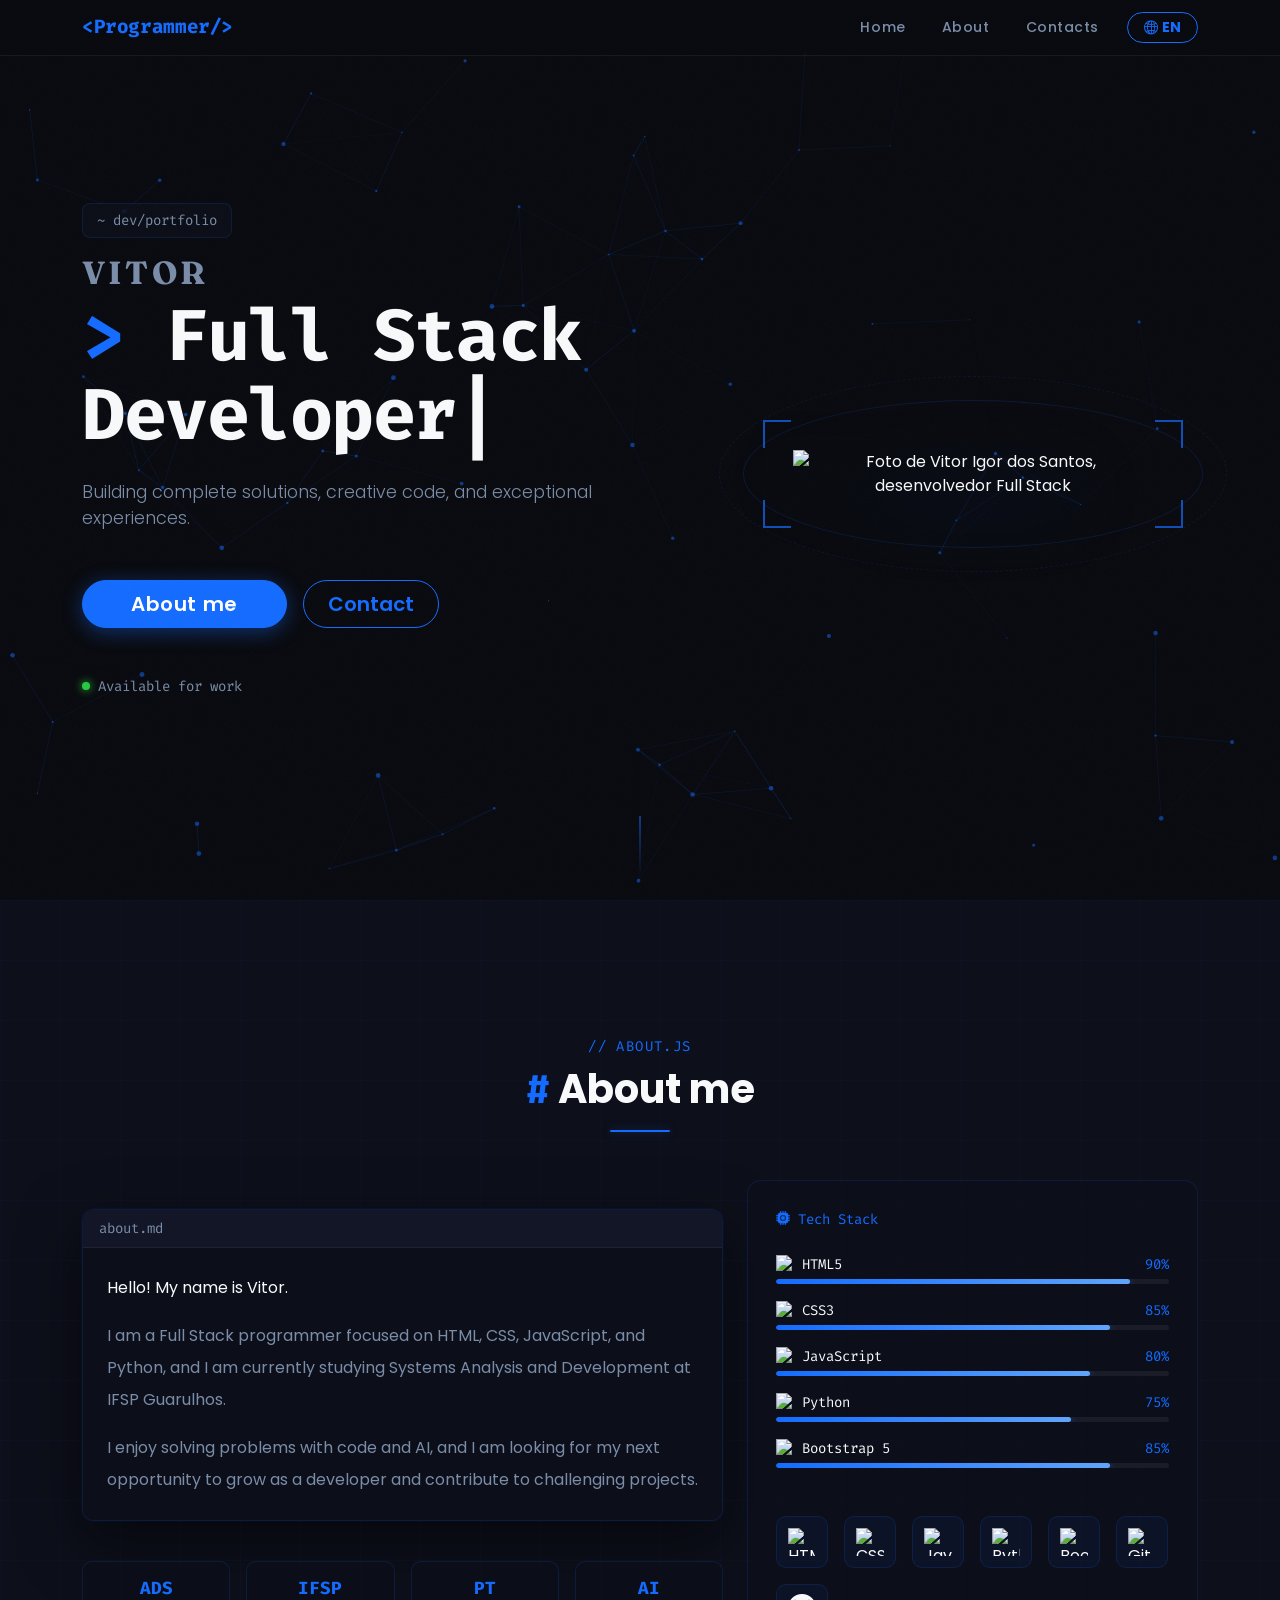
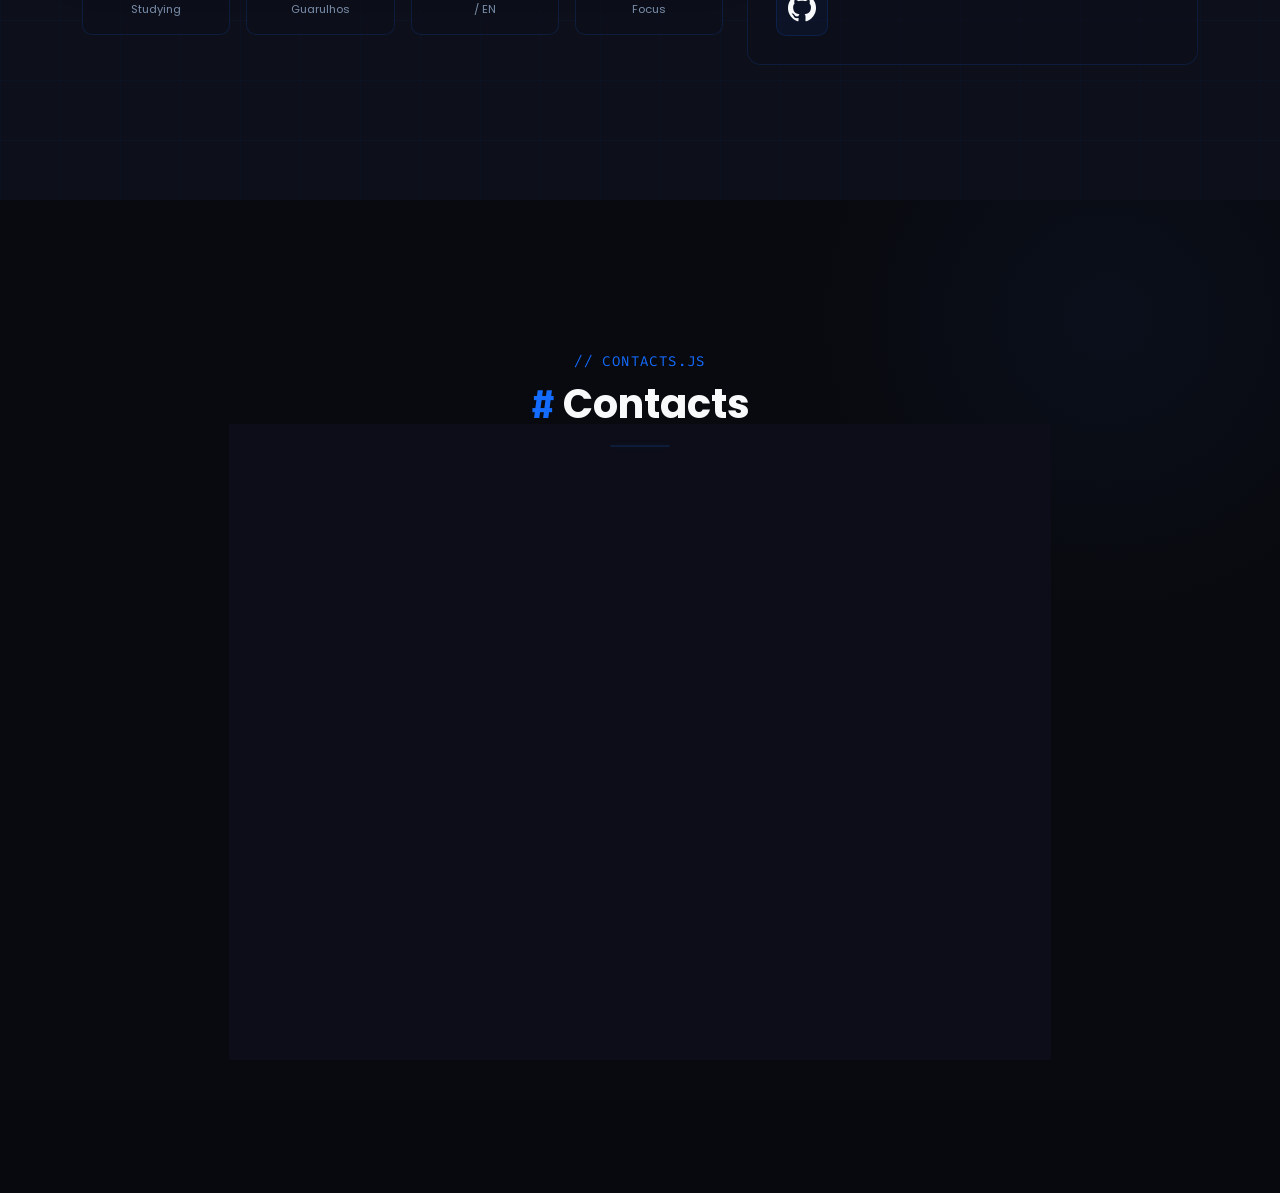
==== index.html @ e2cad364 "feat: implement Impeccable design system, PRODUCT.md, DESIGN.md and update README" ====
<!DOCTYPE html>
<html lang="pt-br">
<head>
    <meta charset="UTF-8">
    <meta name="viewport" content="width=device-width, initial-scale=1.0">
    <title>Vitor — Full Stack Developer</title>
    <meta name="description" content="Portfólio de Vitor Igor dos Santos — Desenvolvedor Full Stack especializado em HTML, CSS, JavaScript e Python.">
    <meta name="theme-color" content="#090a0f">
    <link href="https://cdn.jsdelivr.net/npm/bootstrap@5.3.2/dist/css/bootstrap.min.css" rel="stylesheet">
    <link href="https://cdn.jsdelivr.net/npm/bootstrap-icons@1.11.1/font/bootstrap-icons.css" rel="stylesheet">
    <link href="https://fonts.googleapis.com/css2?family=Fraunces:opsz,wght@9..144,300..900&family=Poppins:wght@300;400;600;700&family=Fira+Code:wght@400;500;700&display=swap" rel="stylesheet">
    <link rel="stylesheet" href="styles.css">
</head>
<body class="bg-dark-custom text-light">

    <div class="noise-overlay" aria-hidden="true"></div>

    <nav class="navbar navbar-expand-lg navbar-dark bg-dark-navbar fixed-top" id="mainNav">
        <div class="container">
            <a class="navbar-brand font-fira fw-bold text-primary-custom" href="#home" data-i18n="nav_brand">&lt;Programador/&gt;</a>
            <button class="navbar-toggler border-primary-custom" type="button" data-bs-toggle="collapse" data-bs-target="#navbarNav" aria-controls="navbarNav" aria-expanded="false" aria-label="Toggle navigation">
                <span class="navbar-toggler-icon"></span>
            </button>
            <div class="collapse navbar-collapse justify-content-end" id="navbarNav">
                <ul class="navbar-nav align-items-center gap-1">
                    <li class="nav-item"><a class="nav-link px-3 nav-link-custom" href="#home" data-i18n="nav_home">Home</a></li>
                    <li class="nav-item"><a class="nav-link px-3 nav-link-custom" href="#about" data-i18n="nav_about">Sobre</a></li>
                    <li class="nav-item"><a class="nav-link px-3 nav-link-custom" href="#contacts" data-i18n="nav_contacts">Contatos</a></li>
                    <li class="nav-item ms-lg-2 mt-3 mt-lg-0">
                        <button id="langToggle" class="btn btn-outline-primary-custom btn-sm rounded-pill px-3 fw-bold" aria-label="Trocar idioma">
                            <i class="bi bi-globe2 me-1"></i><span id="currentLang">EN</span>
                        </button>
                    </li>
                </ul>
            </div>
        </div>
    </nav>

    <section id="home" class="hero-section min-vh-100 d-flex align-items-center pt-5 position-relative overflow-hidden">
        <canvas id="particleCanvas" class="position-absolute top-0 start-0 w-100 h-100" style="z-index:0;" aria-hidden="true"></canvas>
        <div class="scanline-overlay position-absolute top-0 start-0 w-100 h-100" style="z-index:0;" aria-hidden="true"></div>

        <div class="container position-relative" style="z-index:2;">
            <div class="row align-items-center flex-column-reverse flex-lg-row gy-5">
                <div class="col-lg-7 text-center text-lg-start mt-4 mt-lg-0">
                    <div class="terminal-badge mb-3 d-inline-flex align-items-center gap-2">
                        <span class="font-fira text-muted-custom small">~ dev/portfolio</span>
                    </div>
                    
                    <h1 class="fw-bold font-fraunces text-muted-custom mb-1 hero-name">Vitor</h1>
                    <h2 class="hero-role font-fira mb-4 fw-bold" aria-label="Full Stack Developer">
                        <span class="text-primary-custom neon-text">&gt; </span><span id="typewriterText" data-i18n="hero_title" class="neon-text"></span><span class="cursor-blink neon-text">|</span>
                    </h2>
                    
                    <p class="lead mb-5 text-muted-custom pe-lg-4 hero-subtitle" data-i18n="hero_subtitle">Criando soluções completas, código criativo e experiências excepcionais.</p>
                    
                    <div class="d-flex gap-3 justify-content-center justify-content-lg-start flex-wrap">
                        <a href="#about" class="btn btn-primary-custom btn-lg px-5 rounded-pill shadow-primary font-poppins" data-i18n="hero_cta">Sobre mim</a>
                        <a href="#contacts" class="btn btn-outline-primary-custom btn-lg px-4 rounded-pill font-poppins" data-i18n="hero_cta_2">Contato</a>
                    </div>
                    
                    <div class="d-flex gap-4 mt-5 justify-content-center justify-content-lg-start flex-wrap">
                        <div class="status-indicator">
                            <span class="status-dot status-online"></span>
                            <span class="font-fira small text-muted-custom" data-i18n="status_available">Disponível para trabalhar</span>
                        </div>
                    </div>
                </div>
                <div class="col-lg-5 text-center">
                    <div class="hero-img-wrapper mx-auto position-relative float-anim">
                        <div class="hex-ring" aria-hidden="true"></div>
                        <div class="hex-ring hex-ring-2" aria-hidden="true"></div>
                        <div class="corner-bracket corner-tl" aria-hidden="true"></div>
                        <div class="corner-bracket corner-tr" aria-hidden="true"></div>
                        <div class="corner-bracket corner-bl" aria-hidden="true"></div>
                        <div class="corner-bracket corner-br" aria-hidden="true"></div>
                        <img src="assets/profile.png" alt="Foto de Vitor Igor dos Santos, desenvolvedor Full Stack" class="hero-profile-img drop-shadow-custom">
                    </div>
                </div>
            </div>
        </div>
        <div class="scroll-hint position-absolute bottom-0 start-50 translate-middle-x mb-4" aria-hidden="true">
            <div class="scroll-line"></div>
        </div>
    </section>

    <section id="about" class="py-5 bg-dark-alt min-vh-100 d-flex align-items-center position-relative overflow-hidden">
        <div class="grid-bg position-absolute top-0 start-0 w-100 h-100" aria-hidden="true"></div>
        <div class="container py-5 position-relative" style="z-index:2;">
            <div class="section-header text-center mb-5">
                <p class="font-fira text-primary-custom small text-uppercase tracking-wider mb-2" data-i18n="section_label_about">// about.js</p>
                <h2 class="display-6 fw-bold font-poppins mb-0">
                    <span class="text-primary-custom font-fira">#</span> <span data-i18n="about_title">Sobre mim</span>
                </h2>
                <div class="section-divider mx-auto mt-3"></div>
            </div>
            <div class="row justify-content-center gy-5 align-items-center">
                <div class="col-lg-7">
                    <div class="ide-card mb-4">
                        <div class="ide-titlebar d-flex align-items-center gap-2 px-3 py-2">
                            <span class="font-fira small text-muted-custom">about.md</span>
                        </div>
                        <div class="ide-body p-4">
                            <p class="font-poppins text-light lh-lg mb-3" data-i18n="about_p1">Olá! Me chamo Vitor.</p>
                            <p class="font-poppins text-muted-custom lh-lg mb-3" data-i18n="about_p2">Sou programador Full Stack focado em HTML, CSS, JavaScript e Python, e atualmente curso Análise e Desenvolvimento de Sistemas no IFSP Guarulhos.</p>
                            <p class="font-poppins text-muted-custom lh-lg mb-0" data-i18n="about_p3">Gosto de resolver problemas com código e IA, estou em busca da minha próxima oportunidade para crescer como desenvolvedor e contribuir com projetos desafiadores.</p>
                        </div>
                    </div>
                    <div class="row g-3 mt-1">
                        <div class="col-6 col-md-3">
                            <div class="stat-card text-center p-3">
                                <div class="stat-number font-fira text-primary-custom fw-bold">ADS</div>
                                <div class="stat-label font-poppins small text-muted-custom" data-i18n="stat_course">Cursando</div>
                            </div>
                        </div>
                        <div class="col-6 col-md-3">
                            <div class="stat-card text-center p-3">
                                <div class="stat-number font-fira text-primary-custom fw-bold">IFSP</div>
                                <div class="stat-label font-poppins small text-muted-custom" data-i18n="stat_school">Guarulhos</div>
                            </div>
                        </div>
                        <div class="col-6 col-md-3">
                            <div class="stat-card text-center p-3">
                                <div class="stat-number font-fira text-primary-custom fw-bold">PT</div>
                                <div class="stat-label font-poppins small text-muted-custom">/ EN</div>
                            </div>
                        </div>
                        <div class="col-6 col-md-3">
                            <div class="stat-card text-center p-3">
                                <div class="stat-number font-fira text-primary-custom fw-bold">AI</div>
                                <div class="stat-label font-poppins small text-muted-custom" data-i18n="stat_focus">Foco</div>
                            </div>
                        </div>
                    </div>
                </div>
                <div class="col-lg-5">
                    <div class="stack-panel">
                        <p class="font-fira text-primary-custom small mb-4 d-flex align-items-center gap-2">
                            <i class="bi bi-cpu-fill"></i> <span data-i18n="tech_stack">Stack Tecnológica</span>
                        </p>
                        <div class="skill-list d-flex flex-column gap-3">
                            <div class="skill-item">
                                <div class="d-flex justify-content-between align-items-center mb-1">
                                    <div class="d-flex align-items-center gap-2">
                                        <img src="https://cdn.jsdelivr.net/gh/devicons/devicon@latest/icons/html5/html5-original.svg" alt="HTML5" width="18" height="18">
                                        <span class="font-fira small text-light">HTML5</span>
                                    </div>
                                    <span class="font-fira small text-primary-custom">90%</span>
                                </div>
                                <div class="skill-bar"><div class="skill-fill" data-width="90"></div></div>
                            </div>
                            <div class="skill-item">
                                <div class="d-flex justify-content-between align-items-center mb-1">
                                    <div class="d-flex align-items-center gap-2">
                                        <img src="https://cdn.jsdelivr.net/gh/devicons/devicon@latest/icons/css3/css3-original.svg" alt="CSS3" width="18" height="18">
                                        <span class="font-fira small text-light">CSS3</span>
                                    </div>
                                    <span class="font-fira small text-primary-custom">85%</span>
                                </div>
                                <div class="skill-bar"><div class="skill-fill" data-width="85"></div></div>
                            </div>
                            <div class="skill-item">
                                <div class="d-flex justify-content-between align-items-center mb-1">
                                    <div class="d-flex align-items-center gap-2">
                                        <img src="https://cdn.jsdelivr.net/gh/devicons/devicon@latest/icons/javascript/javascript-original.svg" alt="JavaScript" width="18" height="18">
                                        <span class="font-fira small text-light">JavaScript</span>
                                    </div>
                                    <span class="font-fira small text-primary-custom">80%</span>
                                </div>
                                <div class="skill-bar"><div class="skill-fill" data-width="80"></div></div>
                            </div>
                            <div class="skill-item">
                                <div class="d-flex justify-content-between align-items-center mb-1">
                                    <div class="d-flex align-items-center gap-2">
                                        <img src="https://cdn.jsdelivr.net/gh/devicons/devicon@latest/icons/python/python-original.svg" alt="Python" width="18" height="18">
                                        <span class="font-fira small text-light">Python</span>
                                    </div>
                                    <span class="font-fira small text-primary-custom">75%</span>
                                </div>
                                <div class="skill-bar"><div class="skill-fill" data-width="75"></div></div>
                            </div>
                            <div class="skill-item">
                                <div class="d-flex justify-content-between align-items-center mb-1">
                                    <div class="d-flex align-items-center gap-2">
                                        <img src="https://cdn.jsdelivr.net/gh/devicons/devicon@latest/icons/bootstrap/bootstrap-original.svg" alt="Bootstrap" width="18" height="18">
                                        <span class="font-fira small text-light">Bootstrap 5</span>
                                    </div>
                                    <span class="font-fira small text-primary-custom">85%</span>
                                </div>
                                <div class="skill-bar"><div class="skill-fill" data-width="85"></div></div>
                            </div>
                        </div>
                        <div class="tech-grid d-flex flex-wrap gap-3 mt-5 justify-content-start">
                            <div class="tech-chip" title="HTML5"><img src="https://cdn.jsdelivr.net/gh/devicons/devicon@latest/icons/html5/html5-original.svg" alt="HTML5" width="28" height="28"></div>
                            <div class="tech-chip" title="CSS3"><img src="https://cdn.jsdelivr.net/gh/devicons/devicon@latest/icons/css3/css3-original.svg" alt="CSS3" width="28" height="28"></div>
                            <div class="tech-chip" title="JavaScript"><img src="https://cdn.jsdelivr.net/gh/devicons/devicon@latest/icons/javascript/javascript-original.svg" alt="JavaScript" width="28" height="28"></div>
                            <div class="tech-chip" title="Python"><img src="https://cdn.jsdelivr.net/gh/devicons/devicon@latest/icons/python/python-original.svg" alt="Python" width="28" height="28"></div>
                            <div class="tech-chip" title="Bootstrap 5"><img src="https://cdn.jsdelivr.net/gh/devicons/devicon@latest/icons/bootstrap/bootstrap-original.svg" alt="Bootstrap" width="28" height="28"></div>
                            <div class="tech-chip" title="Git"><img src="https://cdn.jsdelivr.net/gh/devicons/devicon@latest/icons/git/git-original.svg" alt="Git" width="28" height="28"></div>
                            <div class="tech-chip" title="GitHub"><i class="bi bi-github text-light" style="font-size:28px;"></i></div>
                        </div>
                    </div>
                </div>
            </div>
        </div>
    </section>

    <section id="contacts" class="py-5 min-vh-100 d-flex align-items-center position-relative overflow-hidden">
        <canvas id="contactsMatrixCanvas" class="position-absolute top-0 start-0 w-100 h-100" style="z-index:0; opacity:0; pointer-events:none; transition: opacity 0.5s ease;" aria-hidden="true"></canvas>
        <div id="github-rain-container" class="position-absolute top-0 start-0 w-100 h-100 overflow-hidden" style="z-index:0; pointer-events:none; opacity:0; transition: opacity 0.5s ease;" aria-hidden="true"></div>
        <div class="glow-bg" id="contacts-glow" aria-hidden="true"></div>
        <div class="container py-5 position-relative" style="z-index:2;">
            <div class="section-header text-center mb-5">
                <p class="font-fira text-primary-custom small text-uppercase tracking-wider mb-2" data-i18n="section_label_contacts">// contacts.js</p>
                <h2 class="display-6 fw-bold font-poppins mb-0">
                    <span class="text-primary-custom font-fira">#</span> <span data-i18n="contact_title">Contatos</span>
                </h2>
                <div class="section-divider mx-auto mt-3"></div>
            </div>
            <div class="row justify-content-center">
                <div class="col-lg-8 col-xl-7">
                    <div class="contact-card rounded-4 p-5 text-center" id="contacts-card">
                        <div class="contact-identity mb-5">
                            <div class="contact-avatar mx-auto mb-4" aria-hidden="true">
                                <i class="bi bi-person-badge-fill fs-2 text-white"></i>
                            </div>
                            <h3 class="font-poppins fw-bold text-white fs-4 mb-1" data-i18n="contact_name">Vitor Igor dos Santos</h3>
                            <p class="font-fira text-primary-custom mb-0 small">
                                <span class="text-muted-custom">&gt; </span>Full Stack Developer
                            </p>
                        </div>
                        <div class="row g-4">
                            <div class="col-md-6">
                                <a href="https://wa.me/5511946750795" target="_blank" rel="noopener noreferrer" class="contact-link" id="whatsapp-link">
                                    <div class="contact-item p-4 rounded-4 d-flex flex-column align-items-center">
                                        <div class="contact-icon-wrapper mb-3">
                                            <i class="bi bi-whatsapp fs-2" style="color:#25D366;"></i>
                                        </div>
                                        <span class="font-fira text-muted-custom small mb-1">WhatsApp</span>
                                        <span class="font-fira text-light" data-i18n="contact_phone">+55 11 94675-0795</span>
                                    </div>
                                </a>
                            </div>
                            <div class="col-md-6">
                                <a href="https://github.com/VitorCreatorSWE" target="_blank" rel="noopener noreferrer" class="contact-link" id="github-link">
                                    <div class="contact-item p-4 rounded-4 d-flex flex-column align-items-center">
                                        <div class="contact-icon-wrapper mb-3">
                                            <i class="bi bi-github fs-2 text-white"></i>
                                        </div>
                                        <span class="font-fira text-muted-custom small mb-1">GitHub</span>
                                        <span class="font-fira text-light">VitorCreatorSWE</span>
                                    </div>
                                </a>
                            </div>
                        </div>
                    </div>
                </div>
            </div>
        </div>
    </section>

    <footer class="py-4 text-center bg-dark-navbar border-top border-secondary border-opacity-25">
        <div class="container">
            <p class="font-fira text-muted-custom mb-0 small">© 2026 Vitor Igor dos Santos</p>
            <p class="font-fira text-muted-custom mb-0 mt-1 opacity-50" style="font-size:.75rem;" data-i18n="footer_text">Feito com HTML, CSS, JS &amp; Bootstrap 5.</p>
        </div>
    </footer>

    <script src="https://cdn.jsdelivr.net/npm/bootstrap@5.3.2/dist/js/bootstrap.bundle.min.js"></script>
    <script src="script.js"></script>
</body>
</html>
---- styles.css ----
/* ============================================================
   DESIGN TOKENS
   ============================================================ */
:root {
    --primary-color:  #146CFF;
    --primary-hover:  #3b82f6;
    --primary-glow:   rgba(20, 108, 255, 0.4);
    --primary-subtle: rgba(20, 108, 255, 0.08);
    --bg-dark:        #090a0f;
    --bg-dark-alt:    #0d0f1a;
    --bg-navbar:      rgba(9, 10, 15, 0.88);
    --bg-card:        rgba(13, 15, 26, 0.85);
    --bg-ide:         #0c0e19;
    --bg-ide-bar:     #131627;
    --text-light:     #f0f4ff;
    --text-muted:     #7a8da8;
    --border-subtle:  rgba(20, 108, 255, 0.15);
    --border-dim:     rgba(255, 255, 255, 0.06);
}

/* ============================================================
   BASE
   ============================================================ */
*, *::before, *::after { box-sizing: border-box; }

html { scroll-behavior: smooth; }

body.bg-dark-custom {
    background-color: var(--bg-dark);
    color: var(--text-light);
    font-family: 'Poppins', sans-serif;
    overflow-x: hidden;
}

.bg-dark-alt { background-color: var(--bg-dark-alt); }

/* Noise texture */
.noise-overlay {
    position: fixed;
    inset: 0;
    z-index: 9999;
    pointer-events: none;
    opacity: 0.025;
    background-image: url("data:image/svg+xml,%3Csvg viewBox='0 0 200 200' xmlns='http://www.w3.org/2000/svg'%3E%3Cfilter id='n'%3E%3CfeTurbulence type='fractalNoise' baseFrequency='0.85' numOctaves='4' stitchTiles='stitch'/%3E%3C/filter%3E%3Crect width='100%25' height='100%25' filter='url(%23n)'/%3E%3C/svg%3E");
    background-size: 200px 200px;
}

/* Utility classes */
.text-primary-custom  { color: var(--primary-color) !important; }
.text-muted-custom    { color: var(--text-muted) !important; }
.font-poppins         { font-family: 'Poppins', sans-serif; }
.font-fraunces        { font-family: 'Fraunces', serif; }
.font-fira            { font-family: 'Fira Code', monospace; }
.tracking-wider       { letter-spacing: 0.1em; }

/* ============================================================
   NAVBAR
   ============================================================ */
.bg-dark-navbar {
    background-color: var(--bg-navbar);
    backdrop-filter: blur(16px);
    -webkit-backdrop-filter: blur(16px);
    border-bottom: 1px solid var(--border-dim);
    transition: background 0.3s ease;
}

#mainNav.scrolled { background-color: rgba(9, 10, 15, 0.97); }

.navbar-brand {
    font-size: 1.2rem;
    letter-spacing: -0.02em;
    transition: text-shadow 0.3s ease, color 0.3s ease;
}
.navbar-brand:hover { text-shadow: 0 0 14px rgba(20, 108, 255, 0.8); }

.nav-link-custom {
    color: var(--text-muted) !important;
    font-weight: 500;
    font-size: 0.875rem;
    letter-spacing: 0.04em;
    position: relative;
    transition: color 0.3s ease;
}
.nav-link-custom::after {
    content: '';
    position: absolute;
    bottom: 0;
    left: 50%;
    width: 0;
    height: 2px;
    background: var(--primary-color);
    transition: width 0.3s ease, left 0.3s ease;
    border-radius: 2px;
}
.nav-link-custom:hover { color: var(--text-light) !important; }
.nav-link-custom:hover::after { width: 100%; left: 0; }

/* ============================================================
   BUTTONS
   ============================================================ */
.btn-primary-custom {
    background-color: var(--primary-color);
    border-color: var(--primary-color);
    color: #fff;
    font-weight: 600;
    letter-spacing: 0.03em;
    transition: all 0.3s ease;
}
.btn-primary-custom:hover {
    background-color: var(--primary-hover);
    border-color: var(--primary-hover);
    transform: translateY(-3px);
    color: #fff;
    box-shadow: 0 8px 28px rgba(20, 108, 255, 0.55);
}

.shadow-primary { box-shadow: 0 4px 20px rgba(20, 108, 255, 0.4); }

.btn-outline-primary-custom {
    color: var(--primary-color);
    border-color: var(--primary-color);
    font-weight: 600;
    transition: all 0.3s ease;
}
.btn-outline-primary-custom:hover {
    background-color: var(--primary-color);
    color: #fff;
    box-shadow: 0 0 18px rgba(20, 108, 255, 0.5);
    transform: translateY(-3px);
}

/* ============================================================
   HERO SECTION
   ============================================================ */
.hero-section { background-color: var(--bg-dark); }

/* Scanline subtle overlay */
.scanline-overlay {
    background: repeating-linear-gradient(
        0deg,
        transparent,
        transparent 2px,
        rgba(0, 0, 0, 0.03) 2px,
        rgba(0, 0, 0, 0.03) 4px
    );
    pointer-events: none;
}

/* Terminal badge */
.terminal-badge {
    background-color: rgba(13, 15, 26, 0.8);
    border: 1px solid var(--border-subtle);
    border-radius: 8px;
    padding: 6px 14px;
}

/* Text Sizing & Animations */
.hero-name {
    font-family: 'Fraunces', serif;
    font-size: clamp(1.2rem, 3vw, 2rem);
    letter-spacing: 0.1em;
    text-transform: uppercase;
}

.hero-role {
    font-size: clamp(2rem, 6vw, 4.5rem);
    margin-top: 0.2rem;
    min-height: 5rem;
    line-height: 1.1;
    letter-spacing: -0.02em;
}

/* Neon Pulse Effect */
.neon-text {
    animation: neon-oscillate 2.5s infinite alternate ease-in-out;
}

@keyframes neon-oscillate {
    0% {
        color: var(--primary-color);
        text-shadow: 0 0 4px rgba(20, 108, 255, 0.2);
    }
    100% {
        color: #fff;
        text-shadow: 0 0 10px #146CFF, 0 0 20px #146CFF, 0 0 40px #146CFF, 0 0 60px rgba(20, 108, 255, 0.7);
    }
}

.cursor-blink {
    display: inline-block;
    animation: blink 0.9s step-end infinite, neon-oscillate 2.5s infinite alternate ease-in-out;
}
@keyframes blink { 0%,100% { opacity:1; } 50% { opacity:0; } }

.hero-subtitle { font-size: 1.1rem; }

/* Status indicator */
.status-indicator { display: flex; align-items: center; gap: 8px; }
.status-dot {
    width: 8px;
    height: 8px;
    border-radius: 50%;
    flex-shrink: 0;
}
.status-online {
    background: #28c840;
    box-shadow: 0 0 8px #28c840;
    animation: pulse-green 2s ease-in-out infinite;
}
@keyframes pulse-green {
    0%,100% { box-shadow: 0 0 6px #28c840; }
    50%      { box-shadow: 0 0 14px #28c840; }
}

/* Hero image wrapper */
.hero-img-wrapper {
    position: relative;
    display: inline-flex;
    align-items: center;
    justify-content: center;
    max-width: 100%;
    padding: 30px;
}

.hero-profile-img {
    width: 100%;
    max-width: 360px;
    height: auto;
    object-fit: contain;
    position: relative;
    z-index: 2;
}

.drop-shadow-custom { filter: drop-shadow(0 20px 40px rgba(20, 108, 255, 0.35)); }

/* Corner brackets decoration */
.corner-bracket {
    position: absolute;
    width: 28px;
    height: 28px;
    z-index: 3;
    opacity: 0.7;
}
.corner-tl { top: 0; left: 0; border-top: 2px solid var(--primary-color); border-left: 2px solid var(--primary-color); }
.corner-tr { top: 0; right: 0; border-top: 2px solid var(--primary-color); border-right: 2px solid var(--primary-color); }
.corner-bl { bottom: 0; left: 0; border-bottom: 2px solid var(--primary-color); border-left: 2px solid var(--primary-color); }
.corner-br { bottom: 0; right: 0; border-bottom: 2px solid var(--primary-color); border-right: 2px solid var(--primary-color); }

/* Hex rings */
.hex-ring {
    position: absolute;
    inset: -20px;
    border-radius: 50%;
    border: 1px solid var(--border-subtle);
    animation: spin-slow 25s linear infinite;
    z-index: 1;
}
.hex-ring-2 {
    inset: -44px;
    border: 1px dashed rgba(20, 108, 255, 0.12);
    animation-duration: 40s;
    animation-direction: reverse;
}
@keyframes spin-slow { from { transform: rotate(0deg); } to { transform: rotate(360deg); } }

/* Float animation */
.float-anim { animation: float 7s ease-in-out infinite; }
@keyframes float {
    0%,100% { transform: translateY(0); }
    50%      { transform: translateY(-18px); }
}

/* Scroll hint */
.scroll-hint { display: flex; justify-content: center; z-index: 10; }
.scroll-line {
    width: 1px;
    height: 60px;
    background: linear-gradient(to bottom, var(--primary-color), transparent);
    animation: scroll-pulse 2s ease-in-out infinite;
}
@keyframes scroll-pulse {
    0%,100% { opacity: 0.6; transform: scaleY(1); }
    50%      { opacity: 1;   transform: scaleY(1.1); }
}

/* Responsive hero */
@media (max-width: 991.98px) {
    .hero-img-wrapper { max-width: 280px; }
    .hero-profile-img { max-width: 240px; }
    .hero-role { min-height: 4rem; }
}

/* ============================================================
   ABOUT SECTION
   ============================================================ */
/* Grid background */
.grid-bg {
    background-image:
        linear-gradient(rgba(20, 108, 255, 0.04) 1px, transparent 1px),
        linear-gradient(90deg, rgba(20, 108, 255, 0.04) 1px, transparent 1px);
    background-size: 60px 60px;
    pointer-events: none;
}

/* Section header */
.section-divider {
    width: 60px;
    height: 2px;
    background: var(--primary-color);
    border-radius: 2px;
    box-shadow: 0 0 10px var(--primary-glow);
}

/* IDE-style card */
.ide-card {
    border: 1px solid var(--border-subtle);
    border-radius: 12px;
    overflow: hidden;
    background-color: var(--bg-ide);
    box-shadow: 0 20px 60px rgba(0, 0, 0, 0.5), 0 0 0 1px rgba(20,108,255,0.06);
    transition: box-shadow 0.4s ease;
}
.ide-card:hover {
    box-shadow: 0 25px 70px rgba(0, 0, 0, 0.6), 0 0 20px rgba(20, 108, 255, 0.08);
}
.ide-titlebar {
    background-color: var(--bg-ide-bar);
    border-bottom: 1px solid rgba(255,255,255,0.05);
}
.ide-body { background-color: var(--bg-ide); }

/* Stat cards */
.stat-card {
    background-color: rgba(13, 15, 26, 0.6);
    border: 1px solid var(--border-subtle);
    border-radius: 10px;
    transition: all 0.3s ease;
}
.stat-card:hover {
    border-color: var(--primary-color);
    background-color: var(--primary-subtle);
    transform: translateY(-4px);
    box-shadow: 0 8px 20px rgba(20, 108, 255, 0.15);
}
.stat-number { font-size: 1.1rem; line-height: 1.2; }
.stat-label  { font-size: 0.7rem; margin-top: 2px; }

/* Stack panel */
.stack-panel {
    background-color: rgba(13, 15, 26, 0.5);
    border: 1px solid var(--border-subtle);
    border-radius: 14px;
    padding: 28px;
}

/* Skill bars */
.skill-bar {
    height: 5px;
    background-color: rgba(255, 255, 255, 0.06);
    border-radius: 100px;
    overflow: hidden;
}
.skill-fill {
    height: 100%;
    width: 0;
    background: linear-gradient(90deg, var(--primary-color) 0%, #60a5fa 100%);
    border-radius: 100px;
    transition: width 1.2s cubic-bezier(0.22, 0.61, 0.36, 1);
    box-shadow: 0 0 8px rgba(20, 108, 255, 0.6);
}

/* Tech chips */
.tech-chip {
    width: 52px;
    height: 52px;
    border-radius: 10px;
    background-color: rgba(20, 108, 255, 0.06);
    border: 1px solid var(--border-subtle);
    display: flex;
    align-items: center;
    justify-content: center;
    transition: all 0.3s ease;
    cursor: default;
}
.tech-chip:hover {
    transform: translateY(-6px) scale(1.1);
    background-color: rgba(20, 108, 255, 0.18);
    border-color: var(--primary-color);
    box-shadow: 0 6px 20px rgba(20, 108, 255, 0.3);
}
.tech-chip img,
.tech-chip i { transition: filter 0.3s ease; }
.tech-chip:hover img,
.tech-chip:hover i { filter: drop-shadow(0 0 8px rgba(20, 108, 255, 0.8)); }

/* ============================================================
   CONTACTS SECTION
   ============================================================ */
.glow-bg {
    position: absolute;
    top: -20%;
    right: -10%;
    width: 600px;
    height: 600px;
    background: radial-gradient(circle, rgba(20,108,255,0.05) 0%, rgba(9,10,15,0) 70%);
    border-radius: 50%;
    pointer-events: none;
    z-index: 0;
}

/* Contact card */
.contact-card {
    background-color: var(--bg-card);
    border: 1px solid var(--border-subtle);
    box-shadow: 0 20px 60px rgba(0, 0, 0, 0.5);
    backdrop-filter: blur(6px);
    -webkit-backdrop-filter: blur(6px);
    transition: all 0.4s ease;
}

/* Contact avatar */
.contact-avatar {
    width: 68px;
    height: 68px;
    background-color: var(--primary-color);
    border-radius: 50%;
    display: flex;
    align-items: center;
    justify-content: center;
    box-shadow: 0 0 20px rgba(20, 108, 255, 0.5);
}

/* Contact links & items */
.contact-link {
    text-decoration: none;
    color: inherit;
    display: block;
    height: 100%;
}
.contact-item {
    background-color: rgba(255,255,255,0.02);
    border: 1px solid rgba(255,255,255,0.07);
    height: 100%;
    transition: all 0.4s cubic-bezier(0.175, 0.885, 0.32, 1.275);
}
.contact-item:hover {
    transform: translateY(-10px);
    border-color: var(--primary-color);
    background-color: var(--primary-subtle);
    box-shadow: 0 12px 30px rgba(20, 108, 255, 0.2);
}

/* ============================================================
   ANIMATIONS & SCROLL-IN
   ============================================================ */
.fade-up {
    opacity: 0;
    transform: translateY(30px);
    transition: opacity 0.7s ease, transform 0.7s ease;
}
.fade-up.visible {
    opacity: 1;
    transform: translateY(0);
}
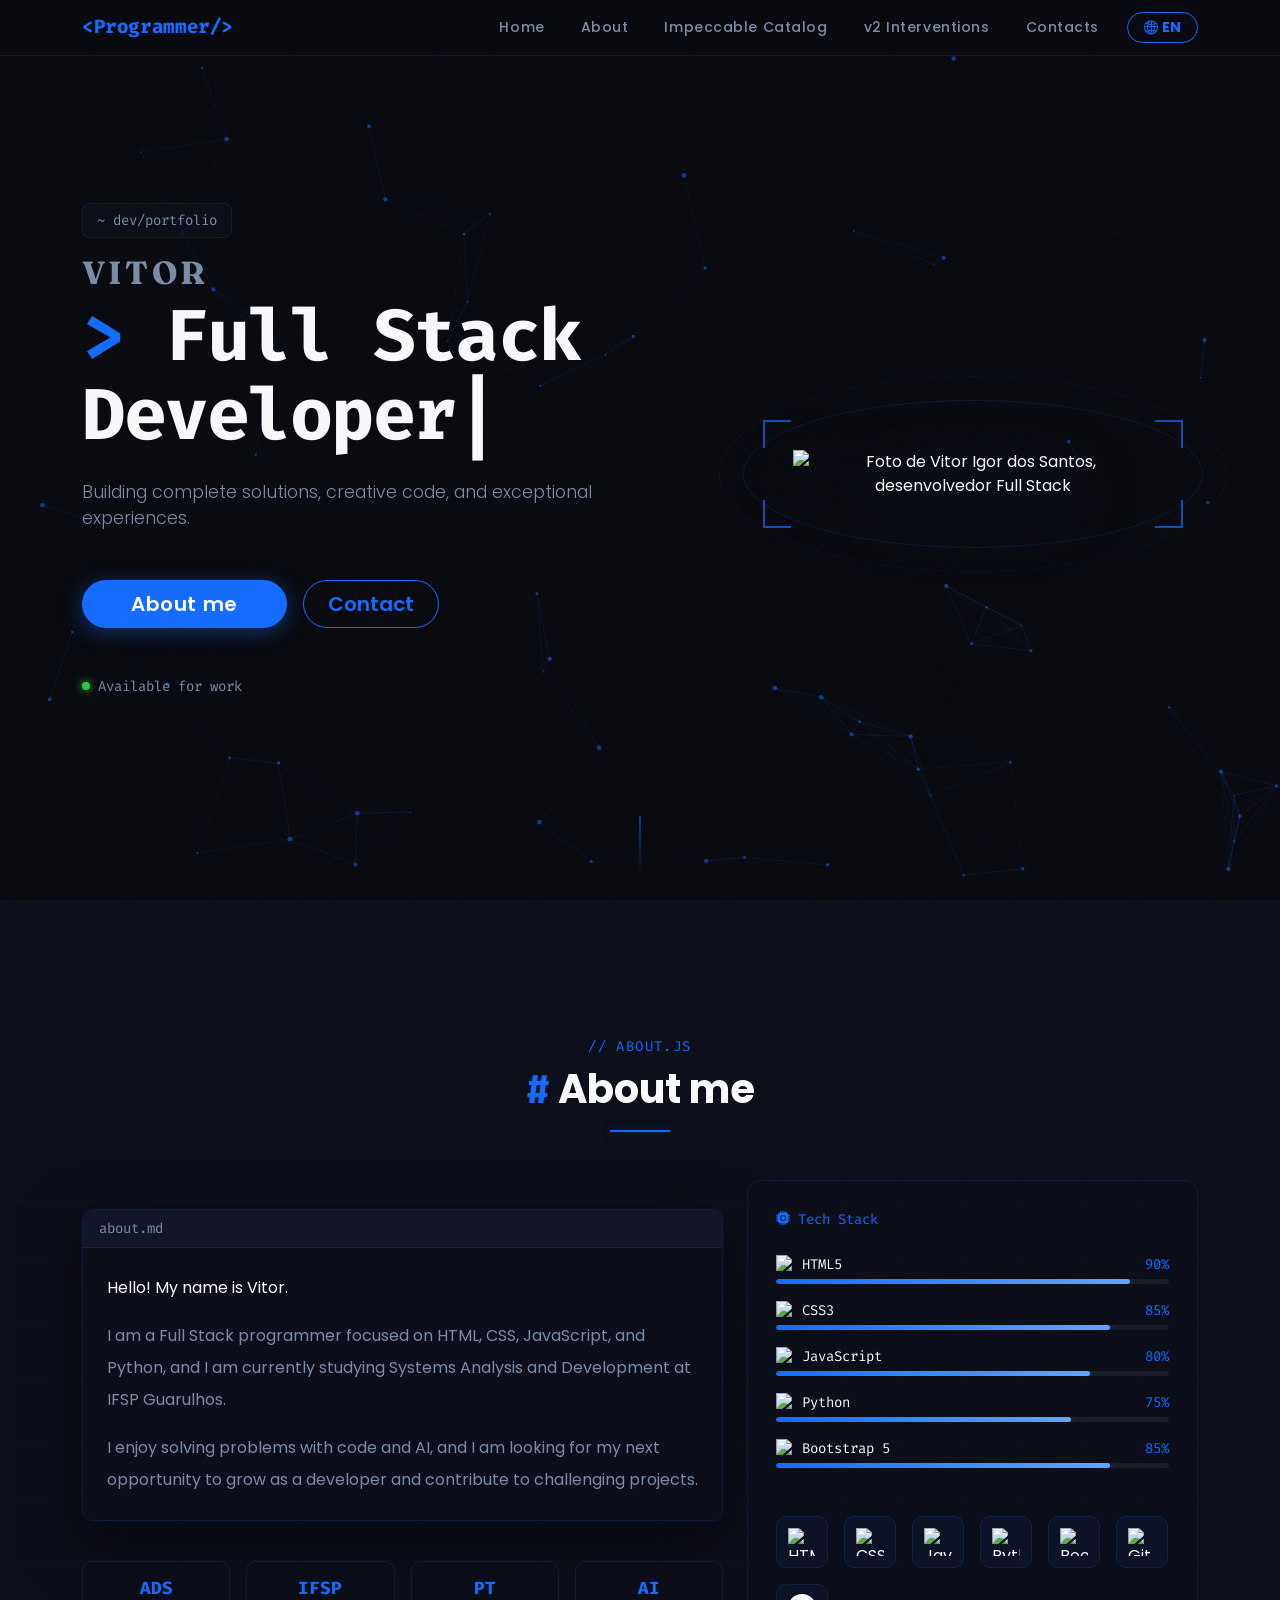
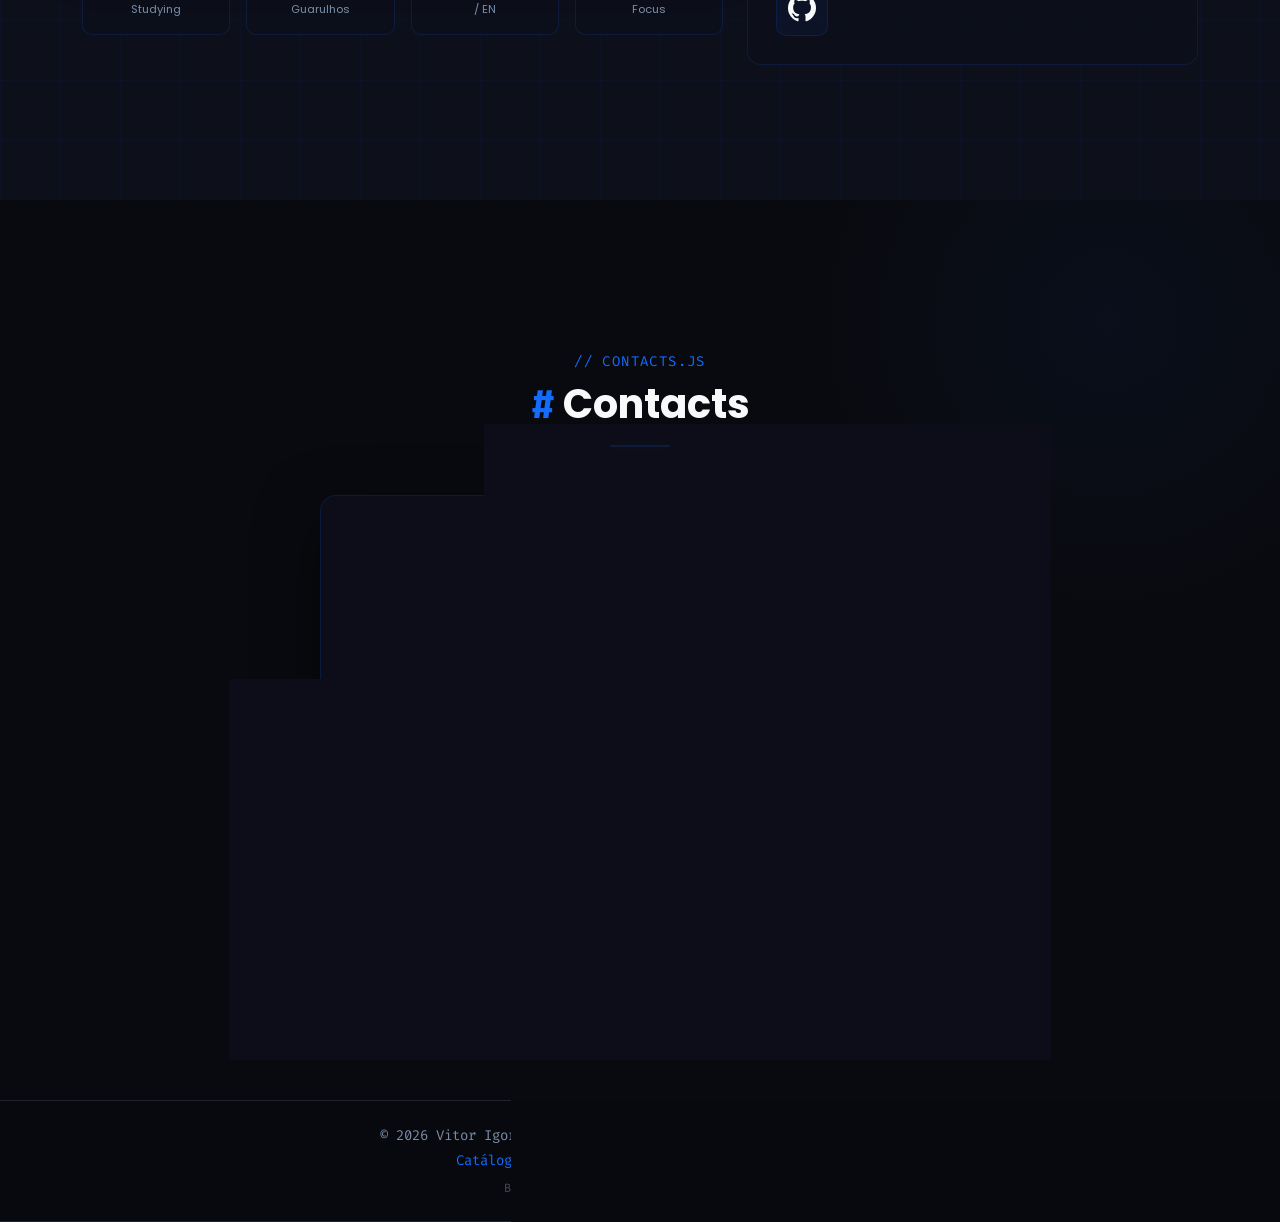
==== commit fcd090df: "feat: release v2.0 with Impeccable 23-command catalog and 16 interventions pages" ====
--- a/index.html
+++ b/index.html
@@ -25,6 +25,8 @@
                 <ul class="navbar-nav align-items-center gap-1">
                     <li class="nav-item"><a class="nav-link px-3 nav-link-custom" href="#home" data-i18n="nav_home">Home</a></li>
                     <li class="nav-item"><a class="nav-link px-3 nav-link-custom" href="#about" data-i18n="nav_about">Sobre</a></li>
+                    <li class="nav-item"><a class="nav-link px-3 nav-link-custom" href="catalogo-impeccable.html" data-i18n="nav_catalogo">Catálogo Impeccable</a></li>
+                    <li class="nav-item"><a class="nav-link px-3 nav-link-custom" href="intervencoes-impeccable.html" data-i18n="nav_intervencoes">Intervenções v2</a></li>
                     <li class="nav-item"><a class="nav-link px-3 nav-link-custom" href="#contacts" data-i18n="nav_contacts">Contatos</a></li>
                     <li class="nav-item ms-lg-2 mt-3 mt-lg-0">
                         <button id="langToggle" class="btn btn-outline-primary-custom btn-sm rounded-pill px-3 fw-bold" aria-label="Trocar idioma">
@@ -261,8 +263,12 @@
 
     <footer class="py-4 text-center bg-dark-navbar border-top border-secondary border-opacity-25">
         <div class="container">
-            <p class="font-fira text-muted-custom mb-0 small">© 2026 Vitor Igor dos Santos</p>
-            <p class="font-fira text-muted-custom mb-0 mt-1 opacity-50" style="font-size:.75rem;" data-i18n="footer_text">Feito com HTML, CSS, JS &amp; Bootstrap 5.</p>
+            <p class="font-fira text-muted-custom mb-1 small">© 2026 Vitor Igor dos Santos — Portfólio v2.0 (Impeccable Engine)</p>
+            <p class="font-fira mb-2 small">
+                <a href="catalogo-impeccable.html" class="text-primary-custom text-decoration-none me-3">Catálogo (23 Comandos)</a>
+                <a href="intervencoes-impeccable.html" class="text-primary-custom text-decoration-none">Intervenções Práticas</a>
+            </p>
+            <p class="font-fira text-muted-custom mb-0 opacity-50" style="font-size:.75rem;" data-i18n="footer_text">Feito com HTML, CSS, JS &amp; Bootstrap 5.</p>
         </div>
     </footer>
 
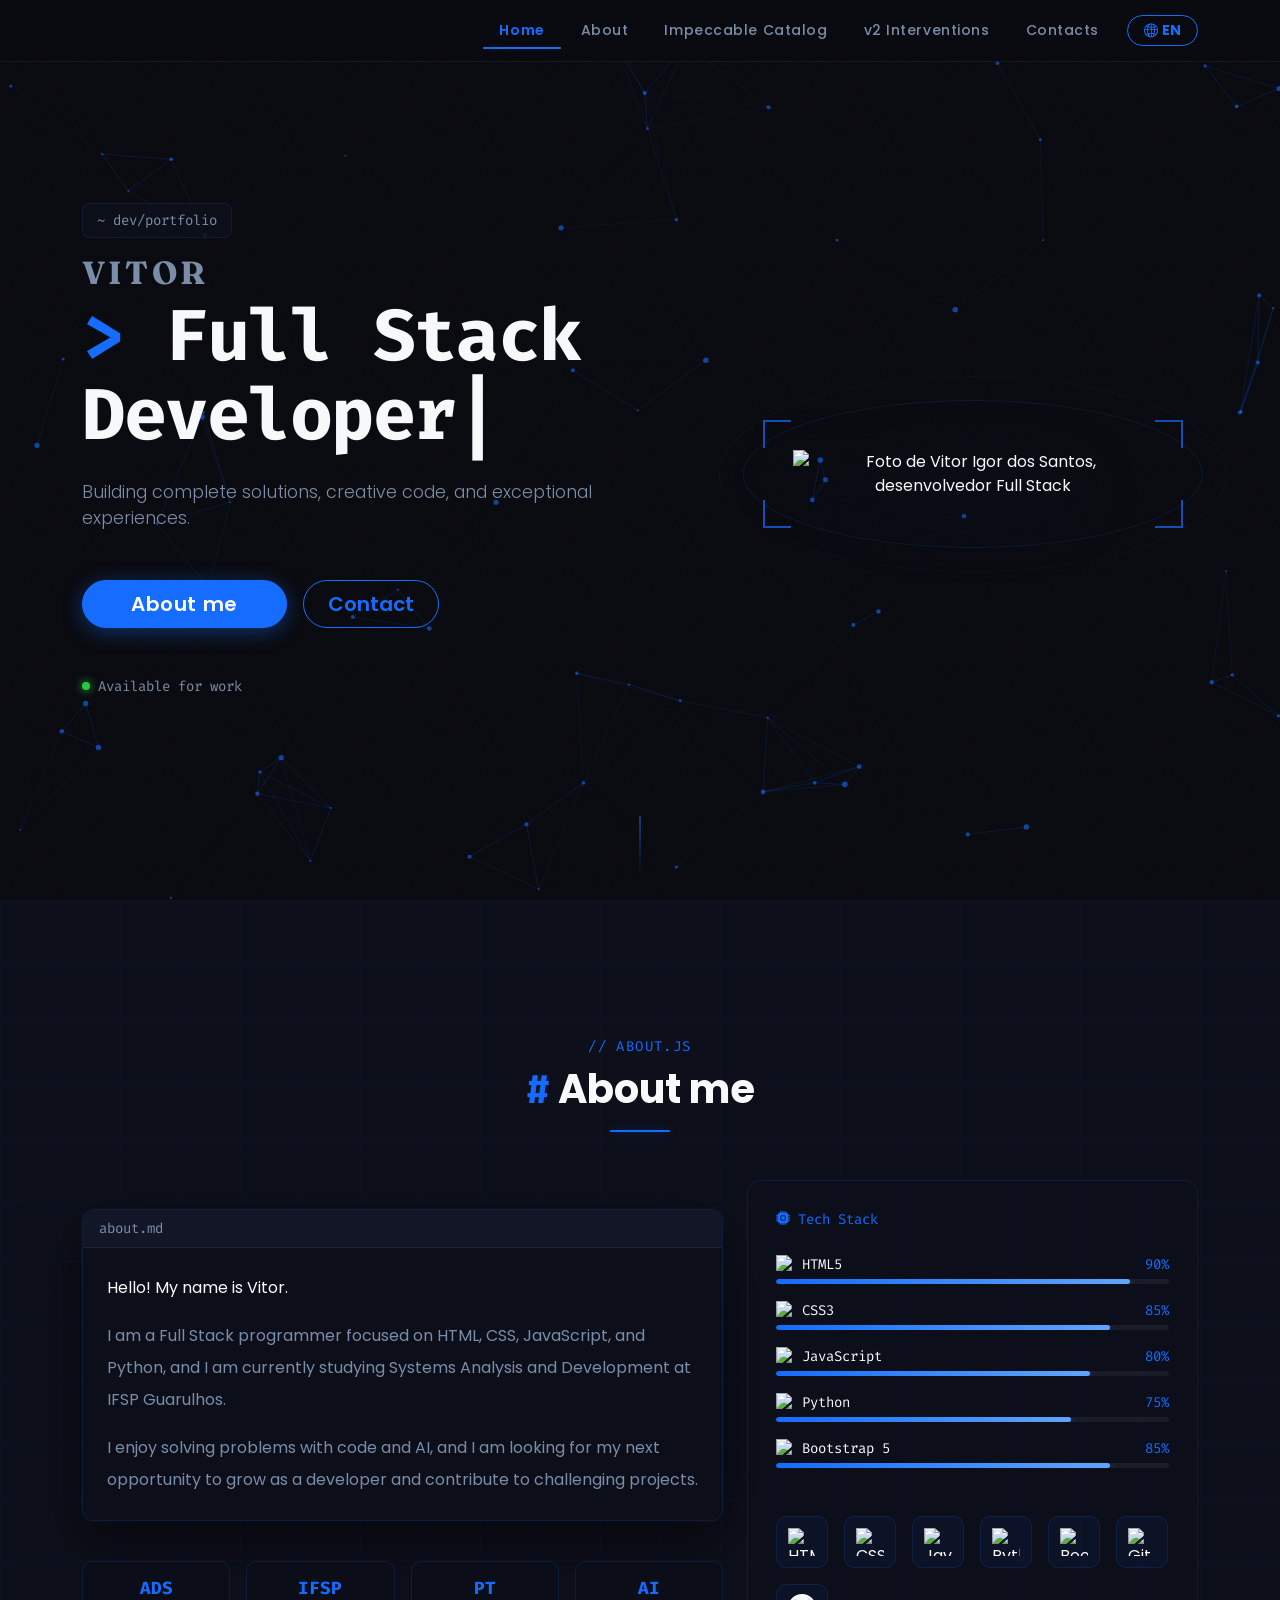
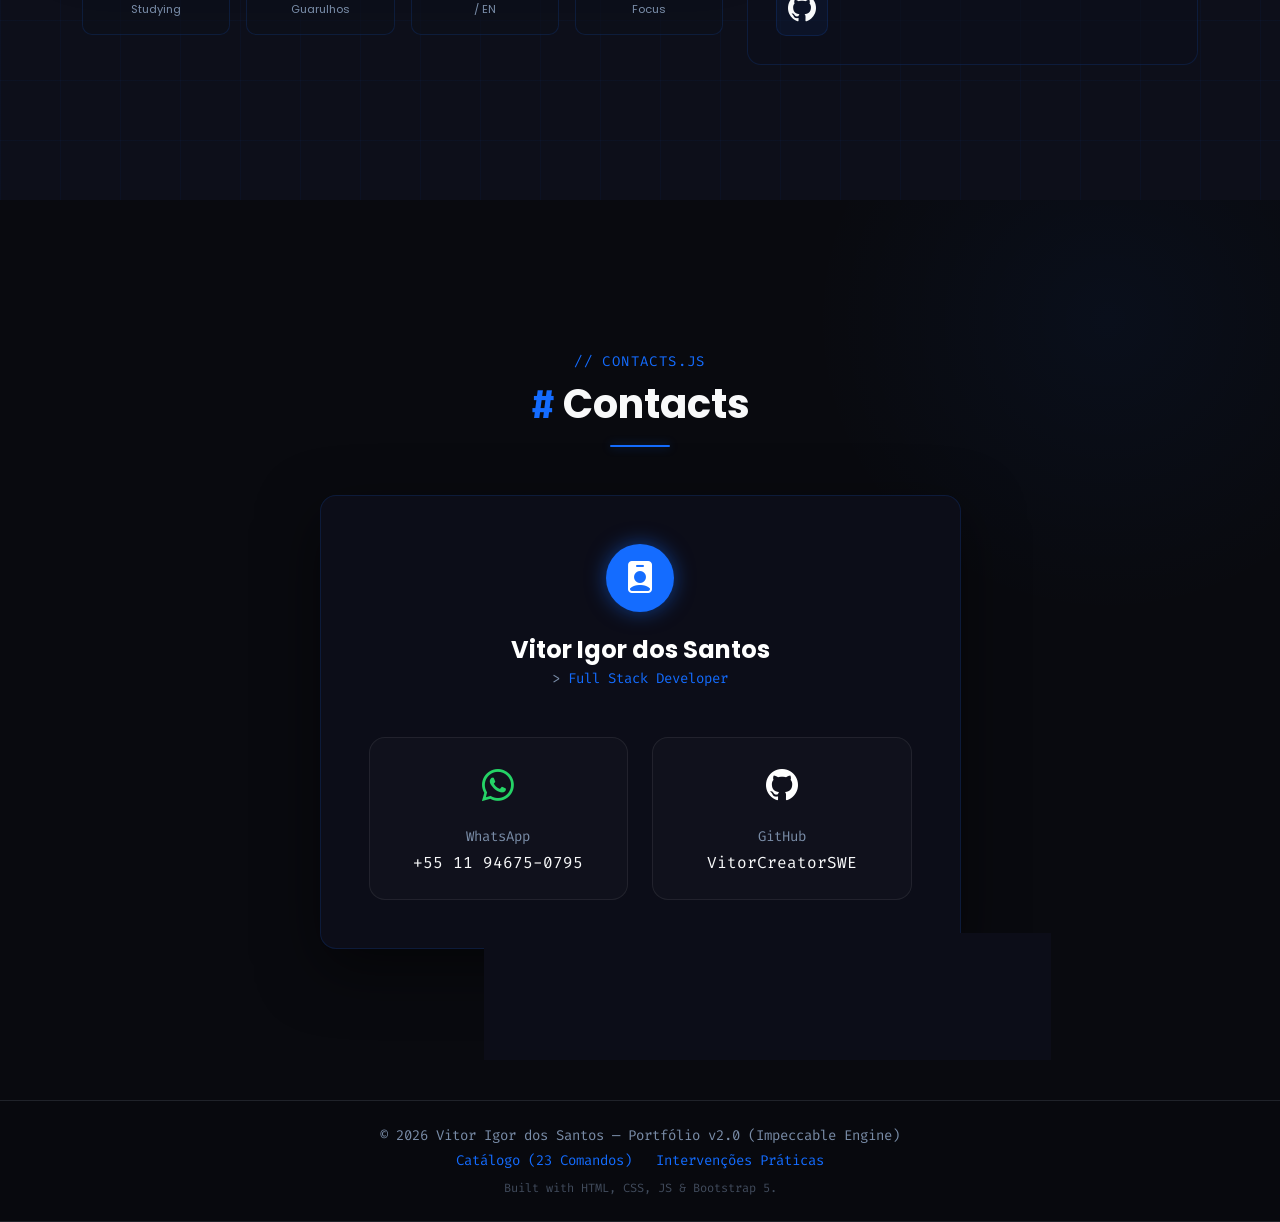
==== commit 6b44f15b: "feat: fix hover effect on Home navbar, unify navbar height, add full PT/EN i18n support on catalogo " ====
--- a/index.html
+++ b/index.html
@@ -23,7 +23,7 @@
             </button>
             <div class="collapse navbar-collapse justify-content-end" id="navbarNav">
                 <ul class="navbar-nav align-items-center gap-1">
-                    <li class="nav-item"><a class="nav-link px-3 nav-link-custom" href="#home" data-i18n="nav_home">Home</a></li>
+                    <li class="nav-item"><a class="nav-link px-3 nav-link-custom active" href="#home" data-i18n="nav_home">Home</a></li>
                     <li class="nav-item"><a class="nav-link px-3 nav-link-custom" href="#about" data-i18n="nav_about">Sobre</a></li>
                     <li class="nav-item"><a class="nav-link px-3 nav-link-custom" href="catalogo-impeccable.html" data-i18n="nav_catalogo">Catálogo Impeccable</a></li>
                     <li class="nav-item"><a class="nav-link px-3 nav-link-custom" href="intervencoes-impeccable.html" data-i18n="nav_intervencoes">Intervenções v2</a></li>
--- a/styles.css
+++ b/styles.css
@@ -62,6 +62,8 @@
     -webkit-backdrop-filter: blur(16px);
     border-bottom: 1px solid var(--border-dim);
     transition: background 0.3s ease;
+    padding-top: 0.75rem;
+    padding-bottom: 0.75rem;
 }
 
 #mainNav.scrolled { background-color: rgba(9, 10, 15, 0.97); }
@@ -94,6 +96,18 @@
 }
 .nav-link-custom:hover { color: var(--text-light) !important; }
 .nav-link-custom:hover::after { width: 100%; left: 0; }
+.nav-link-custom.active {
+    color: var(--primary-color) !important;
+    font-weight: 600;
+}
+.nav-link-custom.active::after {
+    width: 100%;
+    left: 0;
+    background: var(--primary-color);
+}
+.nav-link-custom.active:hover {
+    color: var(--primary-hover) !important;
+}
 
 /* ============================================================
    BUTTONS
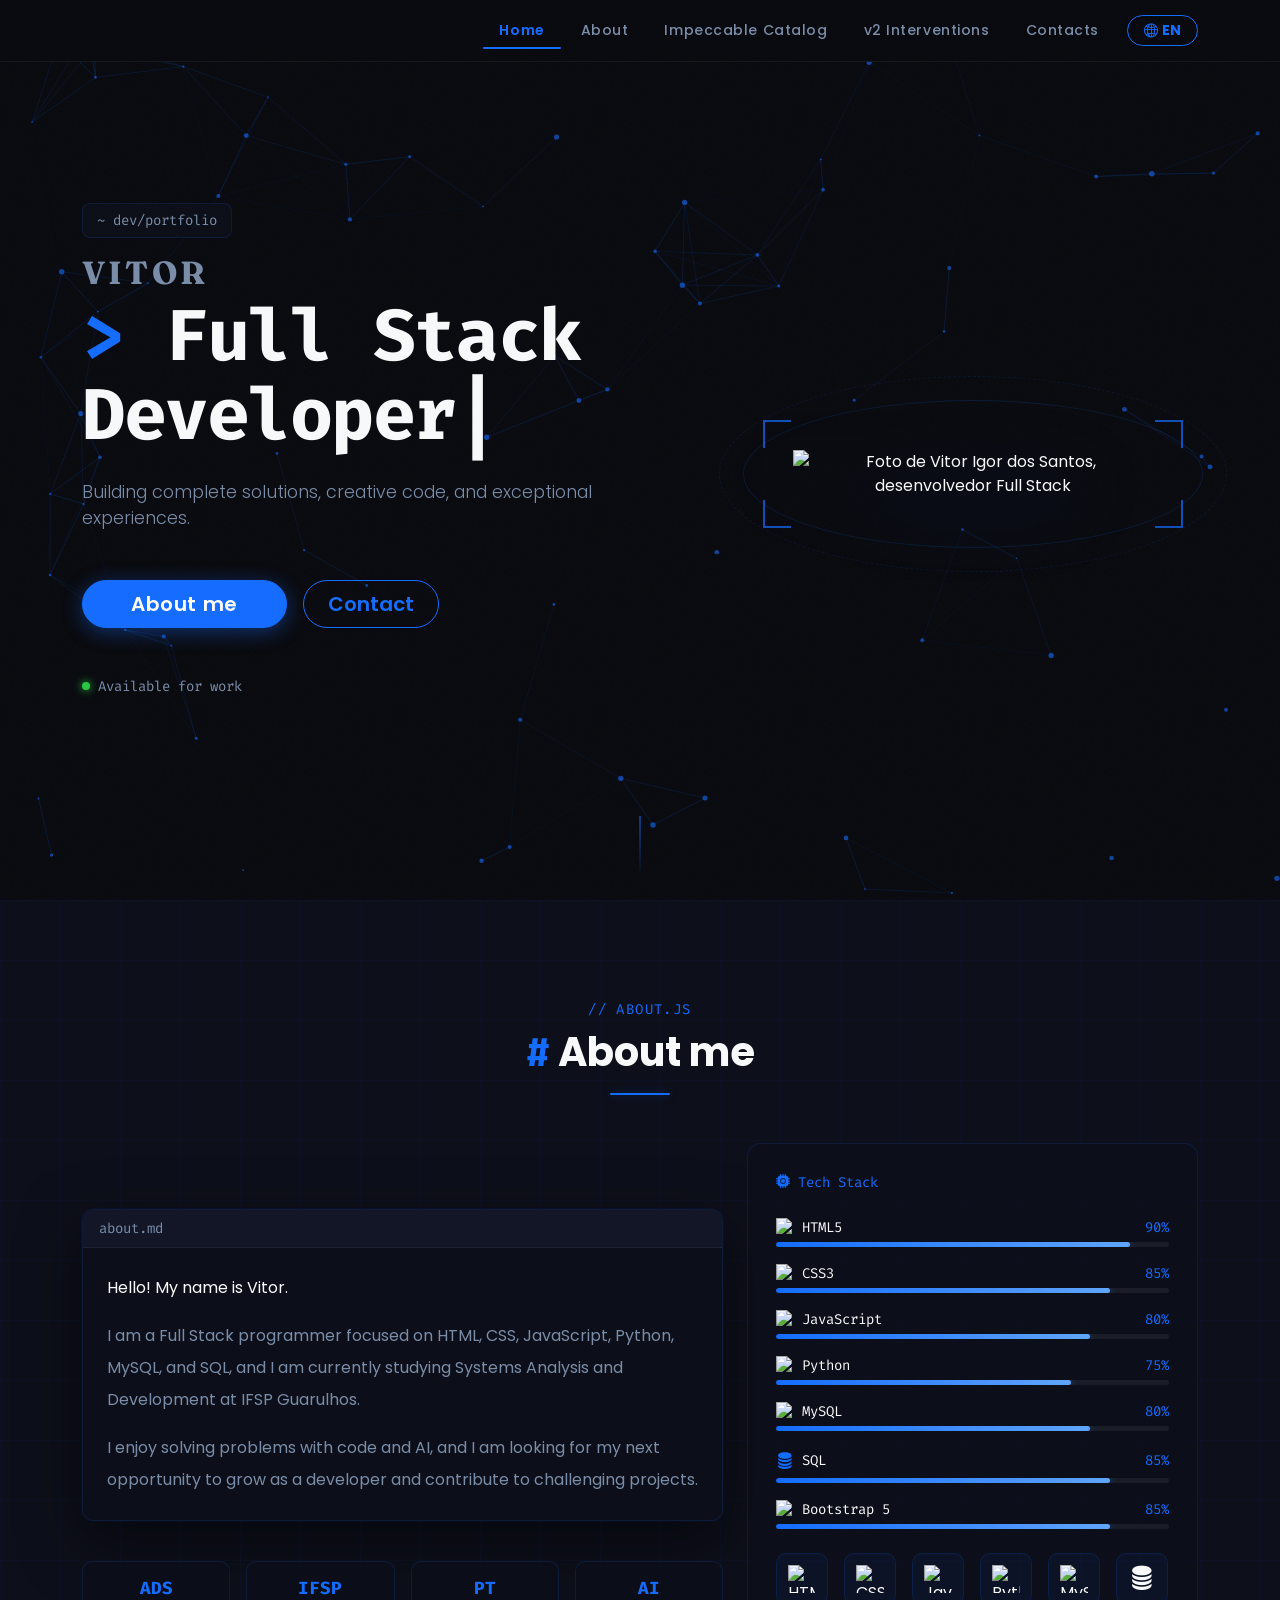
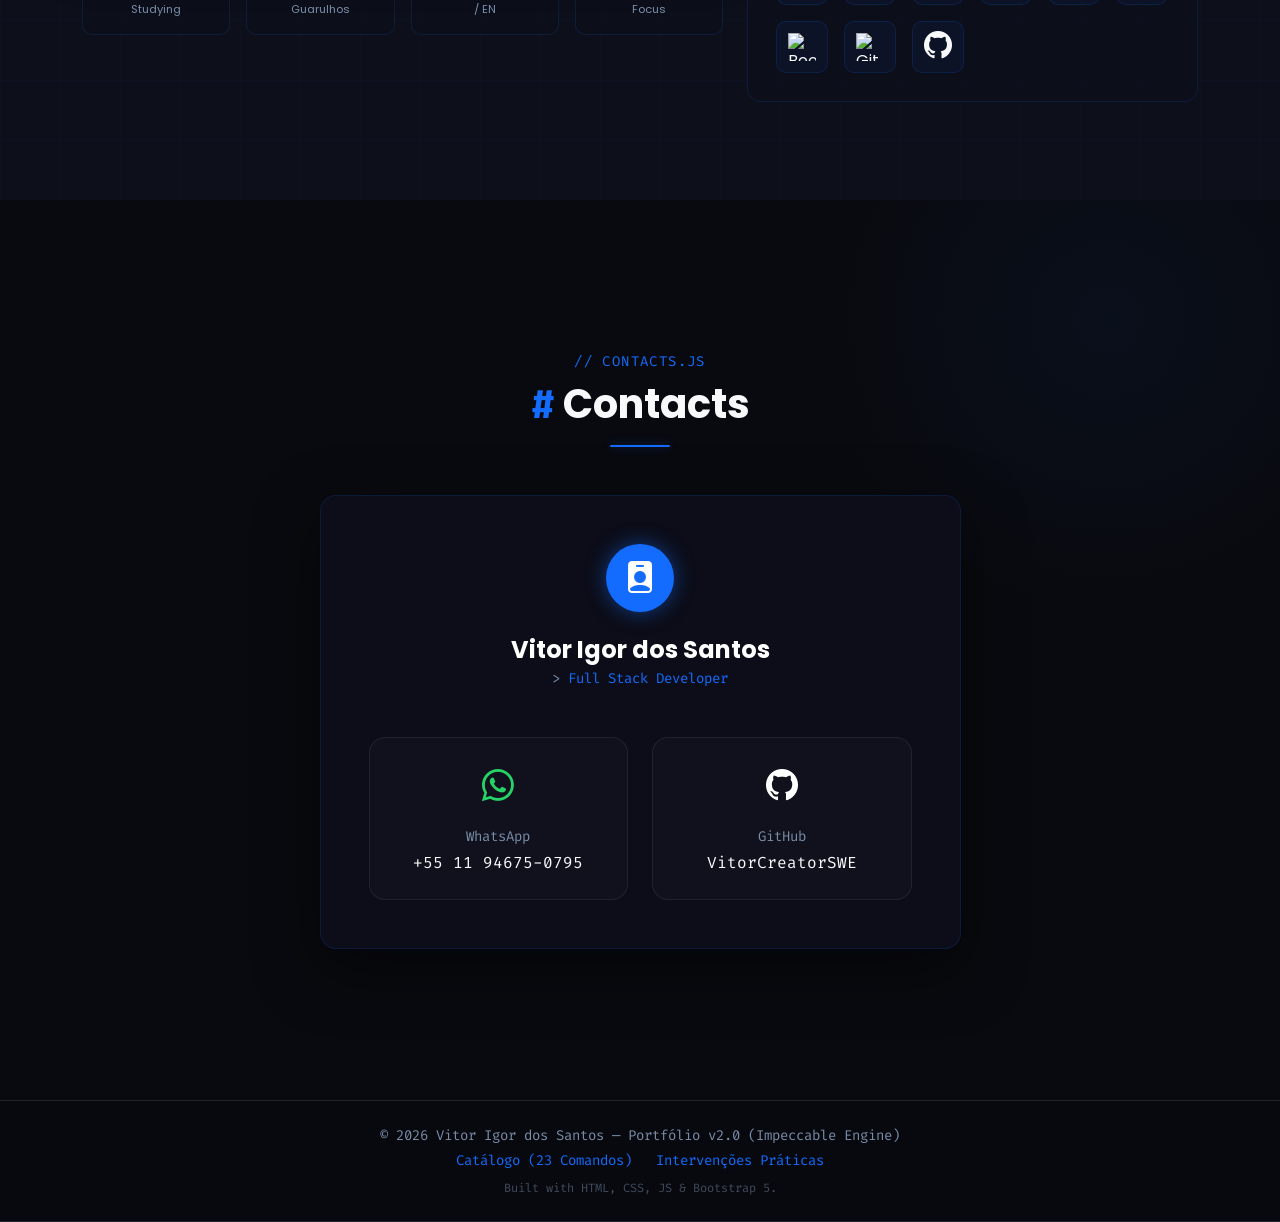
==== commit f0aa2d41: "feat: add MySQL and SQL (85%) to Tech Stack" ====
--- a/index.html
+++ b/index.html
@@ -4,7 +4,7 @@
     <meta charset="UTF-8">
     <meta name="viewport" content="width=device-width, initial-scale=1.0">
     <title>Vitor — Full Stack Developer</title>
-    <meta name="description" content="Portfólio de Vitor Igor dos Santos — Desenvolvedor Full Stack especializado em HTML, CSS, JavaScript e Python.">
+    <meta name="description" content="Portfólio de Vitor Igor dos Santos — Desenvolvedor Full Stack especializado em HTML, CSS, JavaScript, Python, MySQL e SQL.">
     <meta name="theme-color" content="#090a0f">
     <link href="https://cdn.jsdelivr.net/npm/bootstrap@5.3.2/dist/css/bootstrap.min.css" rel="stylesheet">
     <link href="https://cdn.jsdelivr.net/npm/bootstrap-icons@1.11.1/font/bootstrap-icons.css" rel="stylesheet">
@@ -104,7 +104,7 @@
                         </div>
                         <div class="ide-body p-4">
                             <p class="font-poppins text-light lh-lg mb-3" data-i18n="about_p1">Olá! Me chamo Vitor.</p>
-                            <p class="font-poppins text-muted-custom lh-lg mb-3" data-i18n="about_p2">Sou programador Full Stack focado em HTML, CSS, JavaScript e Python, e atualmente curso Análise e Desenvolvimento de Sistemas no IFSP Guarulhos.</p>
+                            <p class="font-poppins text-muted-custom lh-lg mb-3" data-i18n="about_p2">Sou programador Full Stack focado em HTML, CSS, JavaScript, Python, MySQL e SQL, e atualmente curso Análise e Desenvolvimento de Sistemas no IFSP Guarulhos.</p>
                             <p class="font-poppins text-muted-custom lh-lg mb-0" data-i18n="about_p3">Gosto de resolver problemas com código e IA, estou em busca da minha próxima oportunidade para crescer como desenvolvedor e contribuir com projetos desafiadores.</p>
                         </div>
                     </div>
@@ -184,6 +184,26 @@
                             <div class="skill-item">
                                 <div class="d-flex justify-content-between align-items-center mb-1">
                                     <div class="d-flex align-items-center gap-2">
+                                        <img src="https://cdn.jsdelivr.net/gh/devicons/devicon@latest/icons/mysql/mysql-original.svg" alt="MySQL" width="18" height="18">
+                                        <span class="font-fira small text-light">MySQL</span>
+                                    </div>
+                                    <span class="font-fira small text-primary-custom">80%</span>
+                                </div>
+                                <div class="skill-bar"><div class="skill-fill" data-width="80"></div></div>
+                            </div>
+                            <div class="skill-item">
+                                <div class="d-flex justify-content-between align-items-center mb-1">
+                                    <div class="d-flex align-items-center gap-2">
+                                        <i class="bi bi-database-fill text-primary-custom" style="font-size:18px;"></i>
+                                        <span class="font-fira small text-light">SQL</span>
+                                    </div>
+                                    <span class="font-fira small text-primary-custom">85%</span>
+                                </div>
+                                <div class="skill-bar"><div class="skill-fill" data-width="85"></div></div>
+                            </div>
+                            <div class="skill-item">
+                                <div class="d-flex justify-content-between align-items-center mb-1">
+                                    <div class="d-flex align-items-center gap-2">
                                         <img src="https://cdn.jsdelivr.net/gh/devicons/devicon@latest/icons/bootstrap/bootstrap-original.svg" alt="Bootstrap" width="18" height="18">
                                         <span class="font-fira small text-light">Bootstrap 5</span>
                                     </div>
@@ -192,11 +212,13 @@
                                 <div class="skill-bar"><div class="skill-fill" data-width="85"></div></div>
                             </div>
                         </div>
-                        <div class="tech-grid d-flex flex-wrap gap-3 mt-5 justify-content-start">
+                        <div class="tech-grid d-flex flex-wrap gap-3 mt-4 justify-content-start">
                             <div class="tech-chip" title="HTML5"><img src="https://cdn.jsdelivr.net/gh/devicons/devicon@latest/icons/html5/html5-original.svg" alt="HTML5" width="28" height="28"></div>
                             <div class="tech-chip" title="CSS3"><img src="https://cdn.jsdelivr.net/gh/devicons/devicon@latest/icons/css3/css3-original.svg" alt="CSS3" width="28" height="28"></div>
                             <div class="tech-chip" title="JavaScript"><img src="https://cdn.jsdelivr.net/gh/devicons/devicon@latest/icons/javascript/javascript-original.svg" alt="JavaScript" width="28" height="28"></div>
                             <div class="tech-chip" title="Python"><img src="https://cdn.jsdelivr.net/gh/devicons/devicon@latest/icons/python/python-original.svg" alt="Python" width="28" height="28"></div>
+                            <div class="tech-chip" title="MySQL"><img src="https://cdn.jsdelivr.net/gh/devicons/devicon@latest/icons/mysql/mysql-original.svg" alt="MySQL" width="28" height="28"></div>
+                            <div class="tech-chip" title="SQL"><i class="bi bi-database-fill text-light" style="font-size:26px;"></i></div>
                             <div class="tech-chip" title="Bootstrap 5"><img src="https://cdn.jsdelivr.net/gh/devicons/devicon@latest/icons/bootstrap/bootstrap-original.svg" alt="Bootstrap" width="28" height="28"></div>
                             <div class="tech-chip" title="Git"><img src="https://cdn.jsdelivr.net/gh/devicons/devicon@latest/icons/git/git-original.svg" alt="Git" width="28" height="28"></div>
                             <div class="tech-chip" title="GitHub"><i class="bi bi-github text-light" style="font-size:28px;"></i></div>
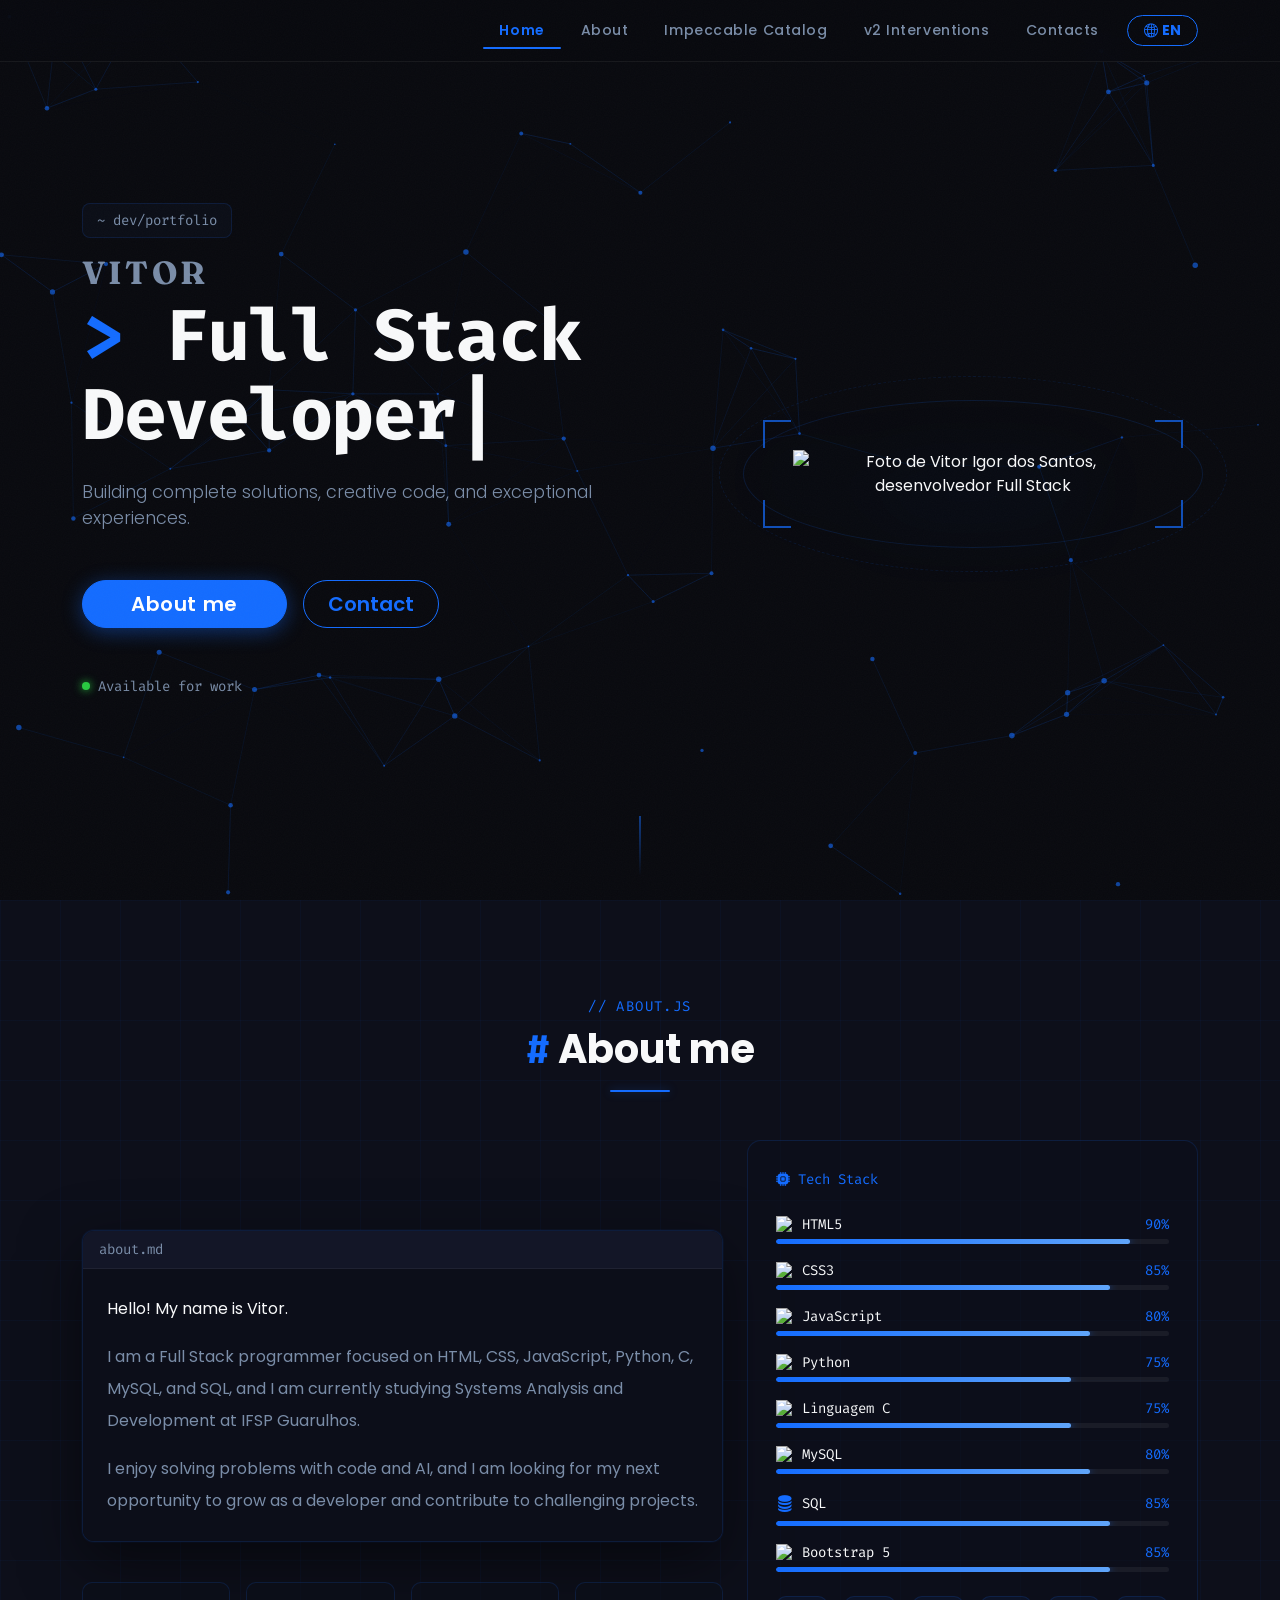
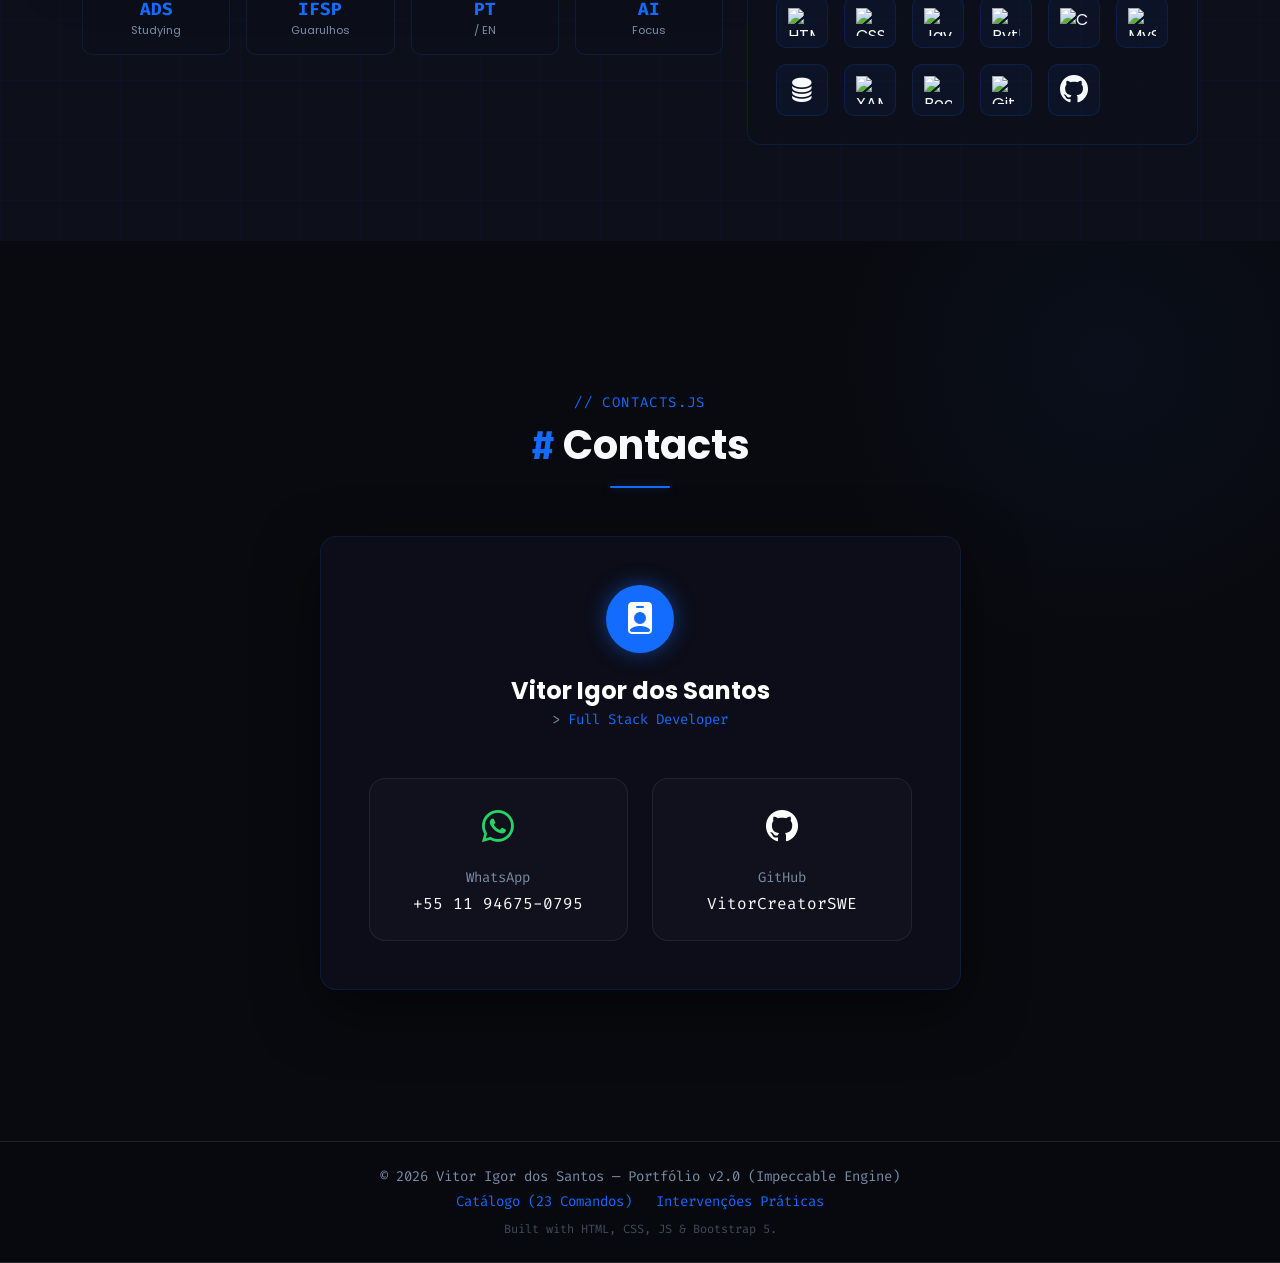
==== commit e77a2aa0: "feat: add C language and XAMPP to Tech Stack" ====
--- a/index.html
+++ b/index.html
@@ -4,7 +4,7 @@
     <meta charset="UTF-8">
     <meta name="viewport" content="width=device-width, initial-scale=1.0">
     <title>Vitor — Full Stack Developer</title>
-    <meta name="description" content="Portfólio de Vitor Igor dos Santos — Desenvolvedor Full Stack especializado em HTML, CSS, JavaScript, Python, MySQL e SQL.">
+    <meta name="description" content="Portfólio de Vitor Igor dos Santos — Desenvolvedor Full Stack especializado em HTML, CSS, JavaScript, Python, C, MySQL e SQL.">
     <meta name="theme-color" content="#090a0f">
     <link href="https://cdn.jsdelivr.net/npm/bootstrap@5.3.2/dist/css/bootstrap.min.css" rel="stylesheet">
     <link href="https://cdn.jsdelivr.net/npm/bootstrap-icons@1.11.1/font/bootstrap-icons.css" rel="stylesheet">
@@ -104,7 +104,7 @@
                         </div>
                         <div class="ide-body p-4">
                             <p class="font-poppins text-light lh-lg mb-3" data-i18n="about_p1">Olá! Me chamo Vitor.</p>
-                            <p class="font-poppins text-muted-custom lh-lg mb-3" data-i18n="about_p2">Sou programador Full Stack focado em HTML, CSS, JavaScript, Python, MySQL e SQL, e atualmente curso Análise e Desenvolvimento de Sistemas no IFSP Guarulhos.</p>
+                            <p class="font-poppins text-muted-custom lh-lg mb-3" data-i18n="about_p2">Sou programador Full Stack focado em HTML, CSS, JavaScript, Python, C, MySQL e SQL, e atualmente curso Análise e Desenvolvimento de Sistemas no IFSP Guarulhos.</p>
                             <p class="font-poppins text-muted-custom lh-lg mb-0" data-i18n="about_p3">Gosto de resolver problemas com código e IA, estou em busca da minha próxima oportunidade para crescer como desenvolvedor e contribuir com projetos desafiadores.</p>
                         </div>
                     </div>
@@ -184,6 +184,16 @@
                             <div class="skill-item">
                                 <div class="d-flex justify-content-between align-items-center mb-1">
                                     <div class="d-flex align-items-center gap-2">
+                                        <img src="https://cdn.jsdelivr.net/gh/devicons/devicon@latest/icons/c/c-original.svg" alt="C" width="18" height="18">
+                                        <span class="font-fira small text-light">Linguagem C</span>
+                                    </div>
+                                    <span class="font-fira small text-primary-custom">75%</span>
+                                </div>
+                                <div class="skill-bar"><div class="skill-fill" data-width="75"></div></div>
+                            </div>
+                            <div class="skill-item">
+                                <div class="d-flex justify-content-between align-items-center mb-1">
+                                    <div class="d-flex align-items-center gap-2">
                                         <img src="https://cdn.jsdelivr.net/gh/devicons/devicon@latest/icons/mysql/mysql-original.svg" alt="MySQL" width="18" height="18">
                                         <span class="font-fira small text-light">MySQL</span>
                                     </div>
@@ -217,8 +227,10 @@
                             <div class="tech-chip" title="CSS3"><img src="https://cdn.jsdelivr.net/gh/devicons/devicon@latest/icons/css3/css3-original.svg" alt="CSS3" width="28" height="28"></div>
                             <div class="tech-chip" title="JavaScript"><img src="https://cdn.jsdelivr.net/gh/devicons/devicon@latest/icons/javascript/javascript-original.svg" alt="JavaScript" width="28" height="28"></div>
                             <div class="tech-chip" title="Python"><img src="https://cdn.jsdelivr.net/gh/devicons/devicon@latest/icons/python/python-original.svg" alt="Python" width="28" height="28"></div>
+                            <div class="tech-chip" title="Linguagem C"><img src="https://cdn.jsdelivr.net/gh/devicons/devicon@latest/icons/c/c-original.svg" alt="C" width="28" height="28"></div>
                             <div class="tech-chip" title="MySQL"><img src="https://cdn.jsdelivr.net/gh/devicons/devicon@latest/icons/mysql/mysql-original.svg" alt="MySQL" width="28" height="28"></div>
                             <div class="tech-chip" title="SQL"><i class="bi bi-database-fill text-light" style="font-size:26px;"></i></div>
+                            <div class="tech-chip" title="XAMPP"><img src="https://cdn.simpleicons.org/xampp/FB7A24" alt="XAMPP" width="28" height="28"></div>
                             <div class="tech-chip" title="Bootstrap 5"><img src="https://cdn.jsdelivr.net/gh/devicons/devicon@latest/icons/bootstrap/bootstrap-original.svg" alt="Bootstrap" width="28" height="28"></div>
                             <div class="tech-chip" title="Git"><img src="https://cdn.jsdelivr.net/gh/devicons/devicon@latest/icons/git/git-original.svg" alt="Git" width="28" height="28"></div>
                             <div class="tech-chip" title="GitHub"><i class="bi bi-github text-light" style="font-size:28px;"></i></div>
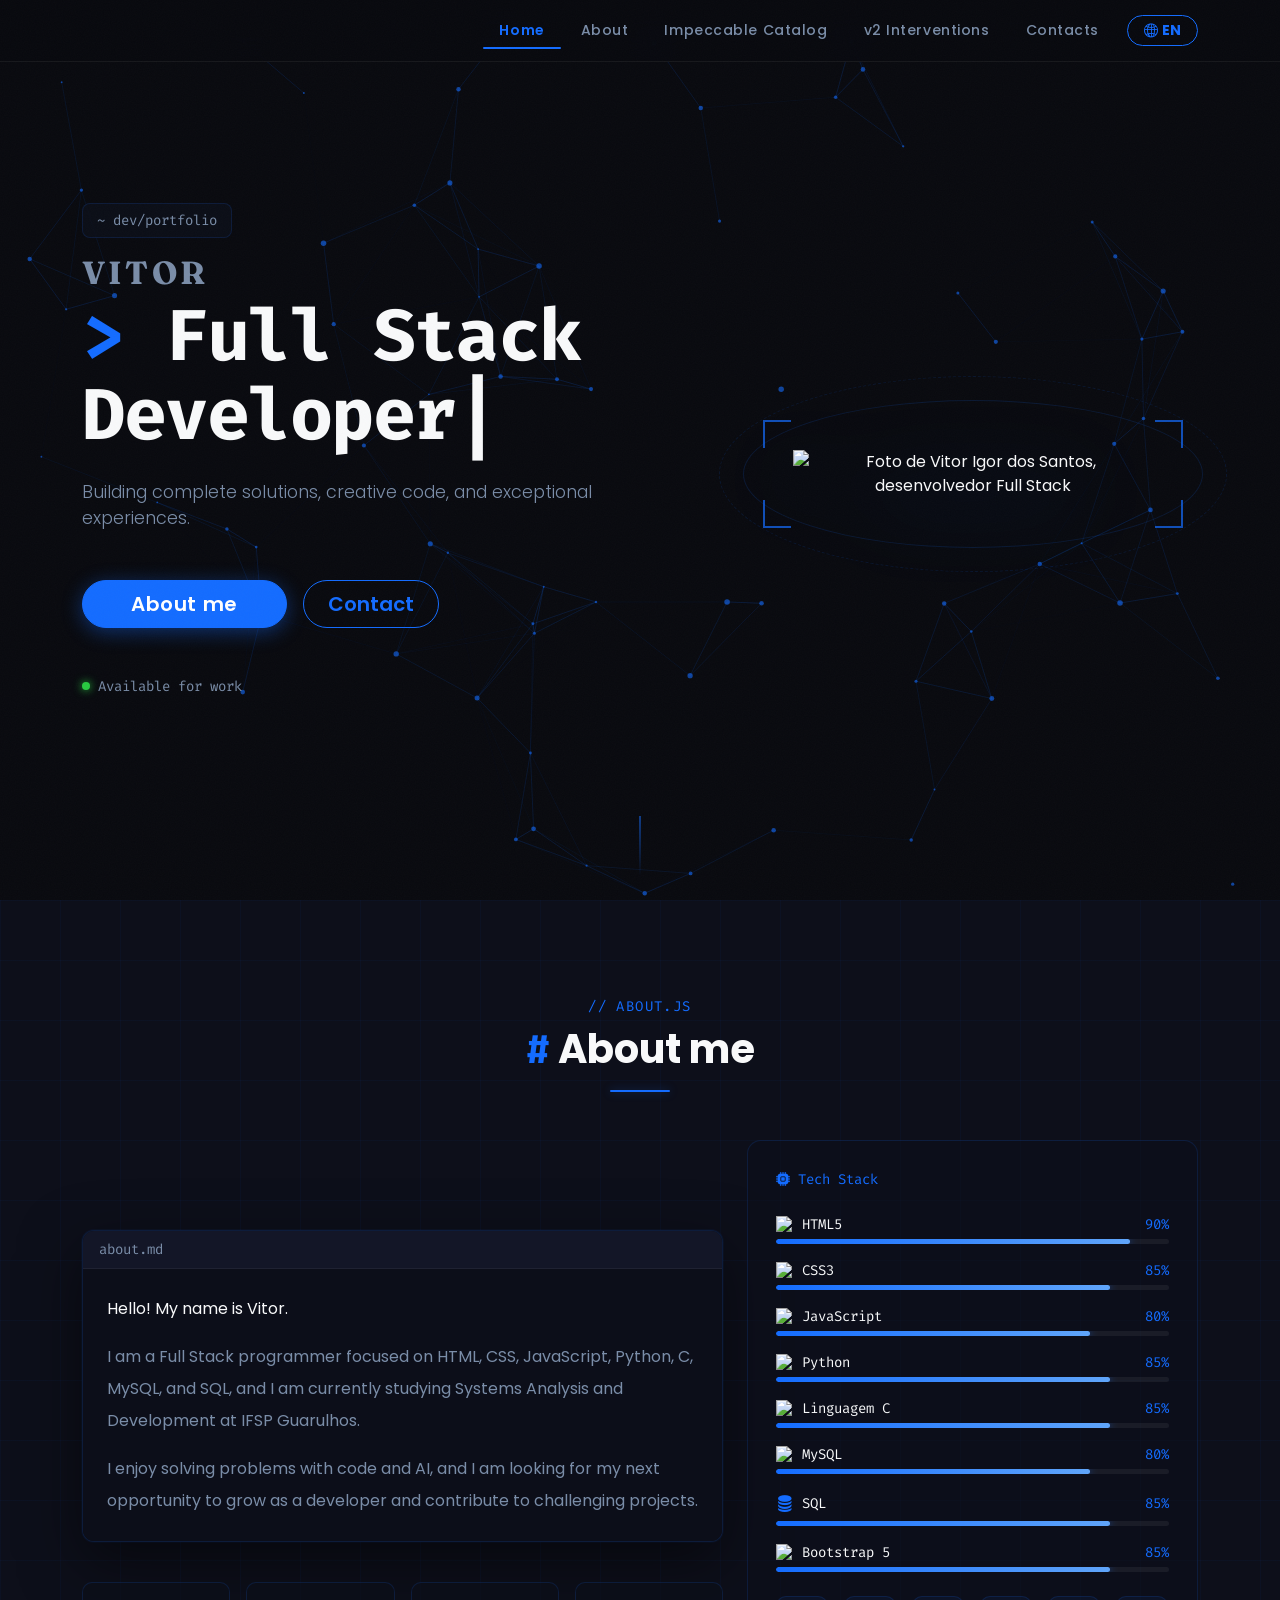
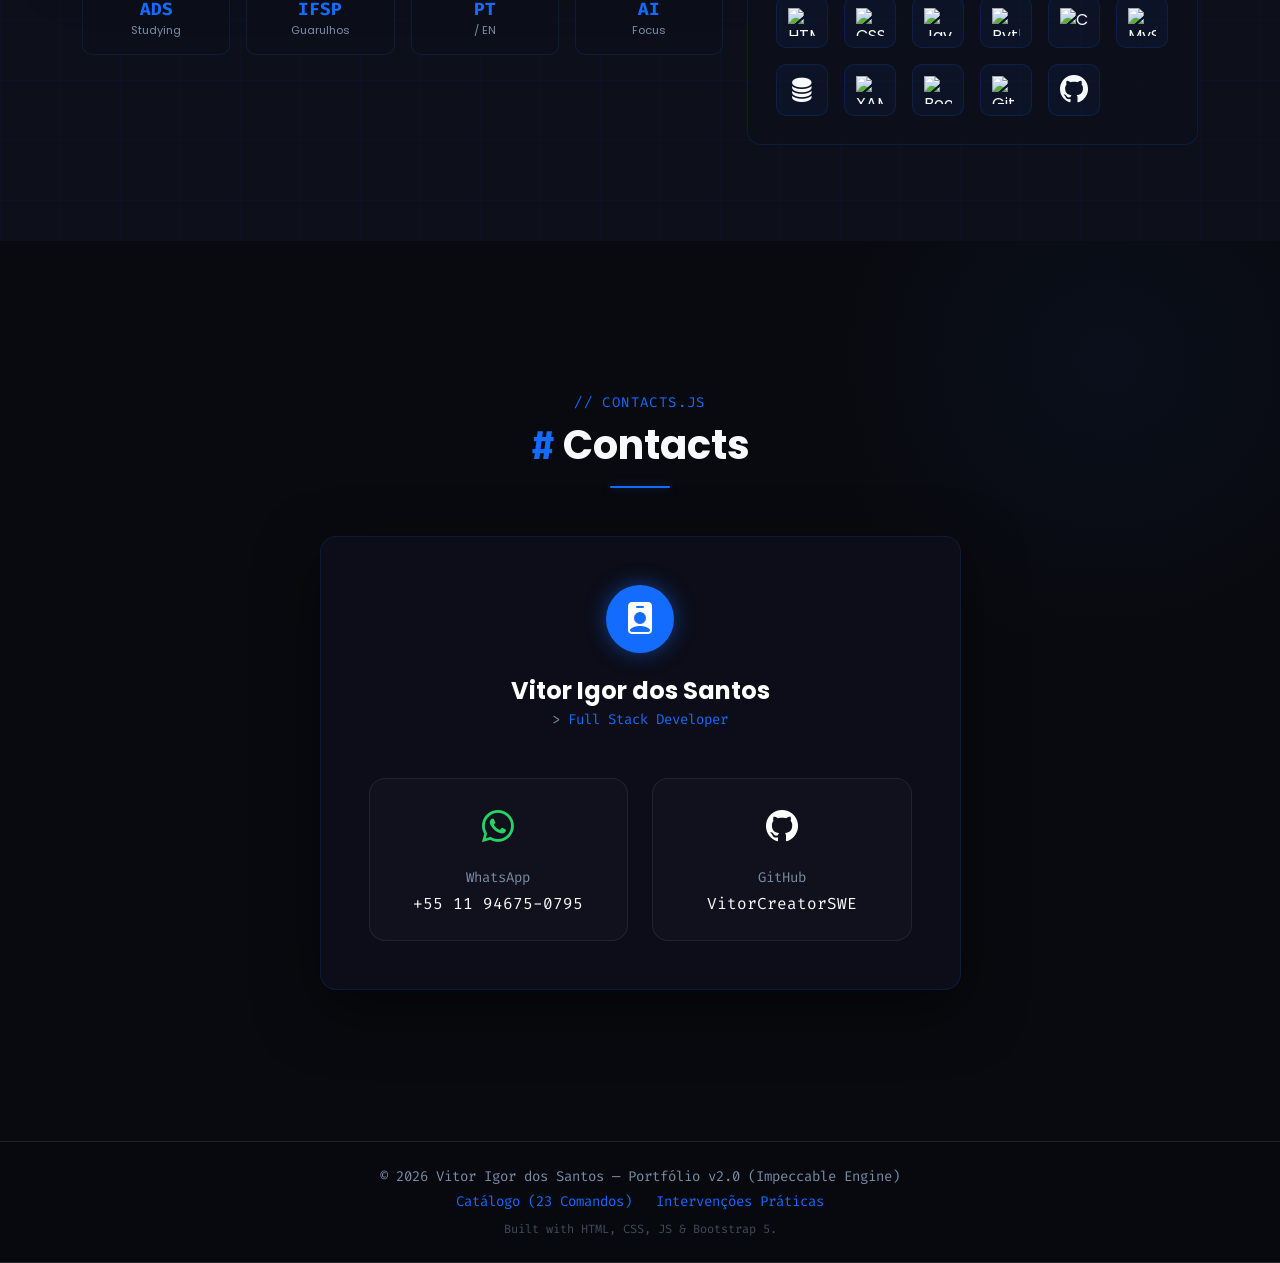
==== commit cc9a1153: "feat: update Python and C skill percentages to 85%" ====
--- a/index.html
+++ b/index.html
@@ -177,9 +177,9 @@
                                         <img src="https://cdn.jsdelivr.net/gh/devicons/devicon@latest/icons/python/python-original.svg" alt="Python" width="18" height="18">
                                         <span class="font-fira small text-light">Python</span>
                                     </div>
-                                    <span class="font-fira small text-primary-custom">75%</span>
-                                </div>
-                                <div class="skill-bar"><div class="skill-fill" data-width="75"></div></div>
+                                    <span class="font-fira small text-primary-custom">85%</span>
+                                </div>
+                                <div class="skill-bar"><div class="skill-fill" data-width="85"></div></div>
                             </div>
                             <div class="skill-item">
                                 <div class="d-flex justify-content-between align-items-center mb-1">
@@ -187,9 +187,9 @@
                                         <img src="https://cdn.jsdelivr.net/gh/devicons/devicon@latest/icons/c/c-original.svg" alt="C" width="18" height="18">
                                         <span class="font-fira small text-light">Linguagem C</span>
                                     </div>
-                                    <span class="font-fira small text-primary-custom">75%</span>
-                                </div>
-                                <div class="skill-bar"><div class="skill-fill" data-width="75"></div></div>
+                                    <span class="font-fira small text-primary-custom">85%</span>
+                                </div>
+                                <div class="skill-bar"><div class="skill-fill" data-width="85"></div></div>
                             </div>
                             <div class="skill-item">
                                 <div class="d-flex justify-content-between align-items-center mb-1">
